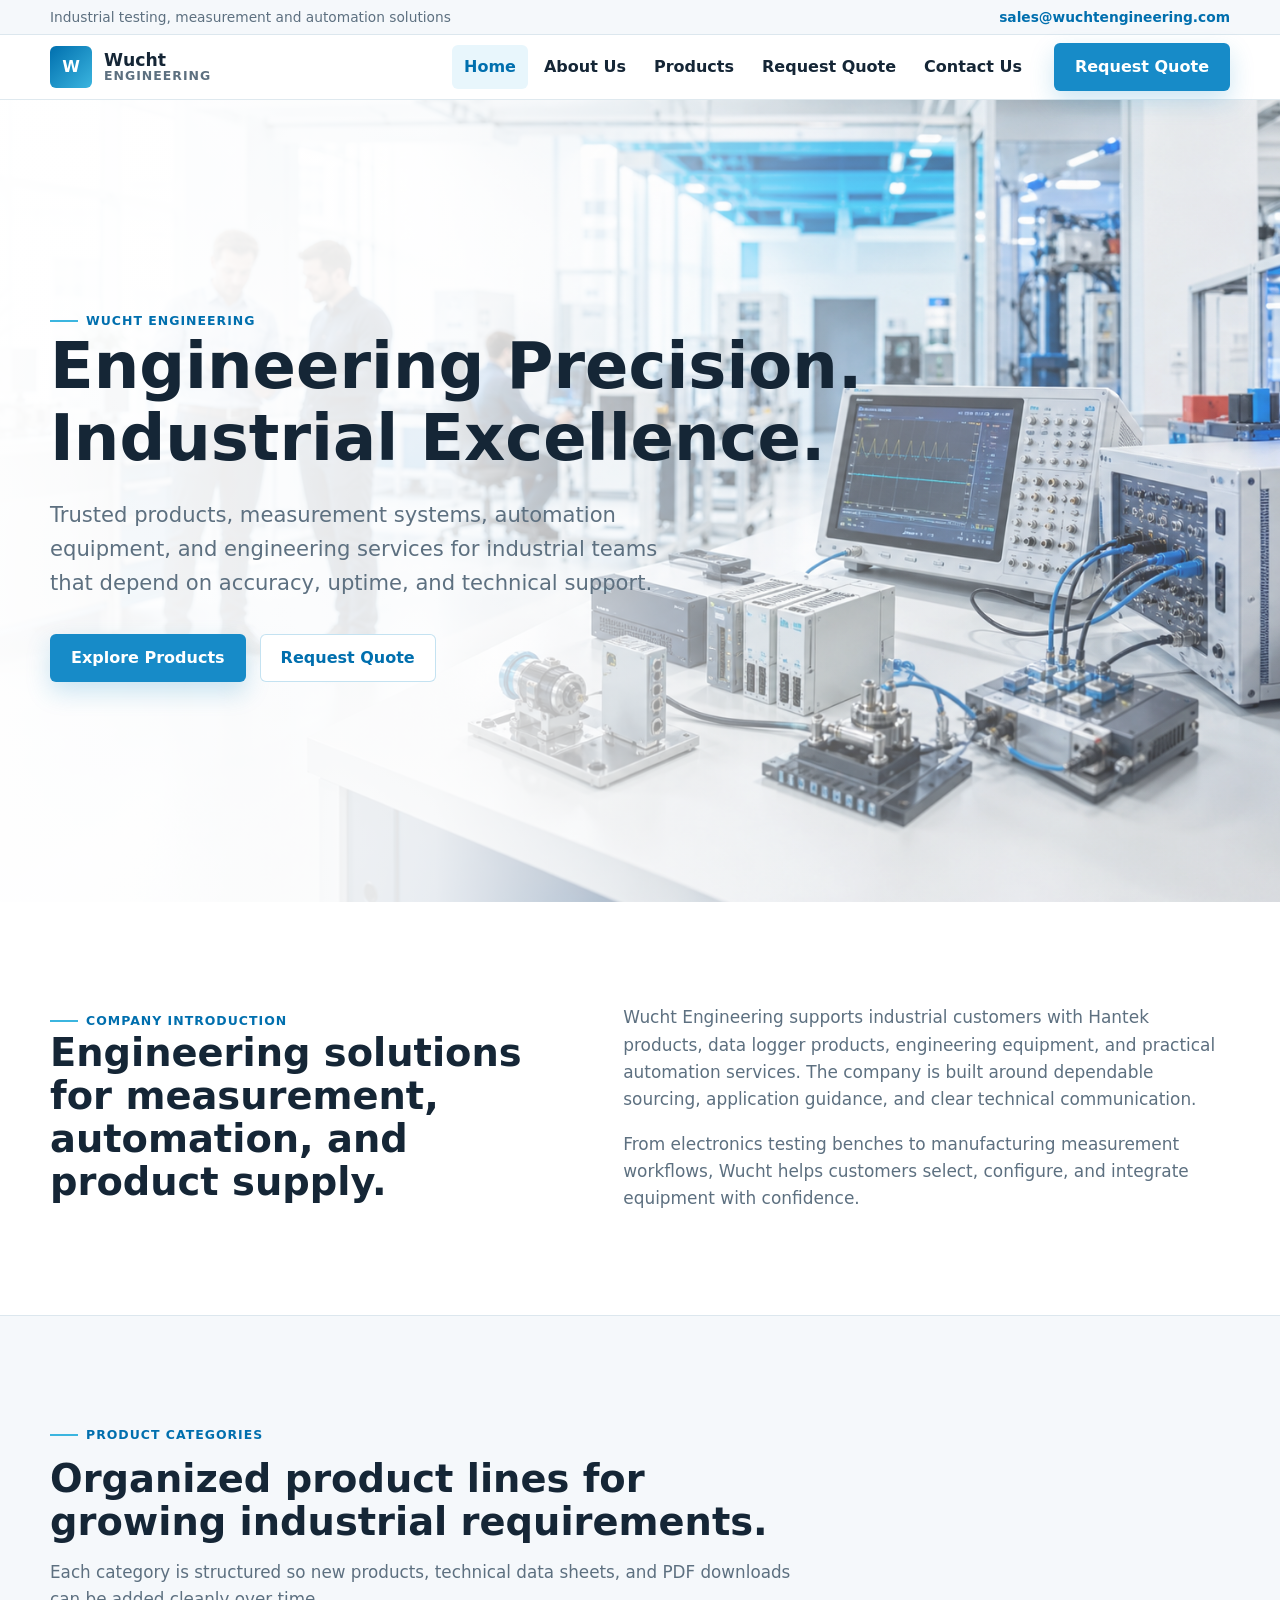
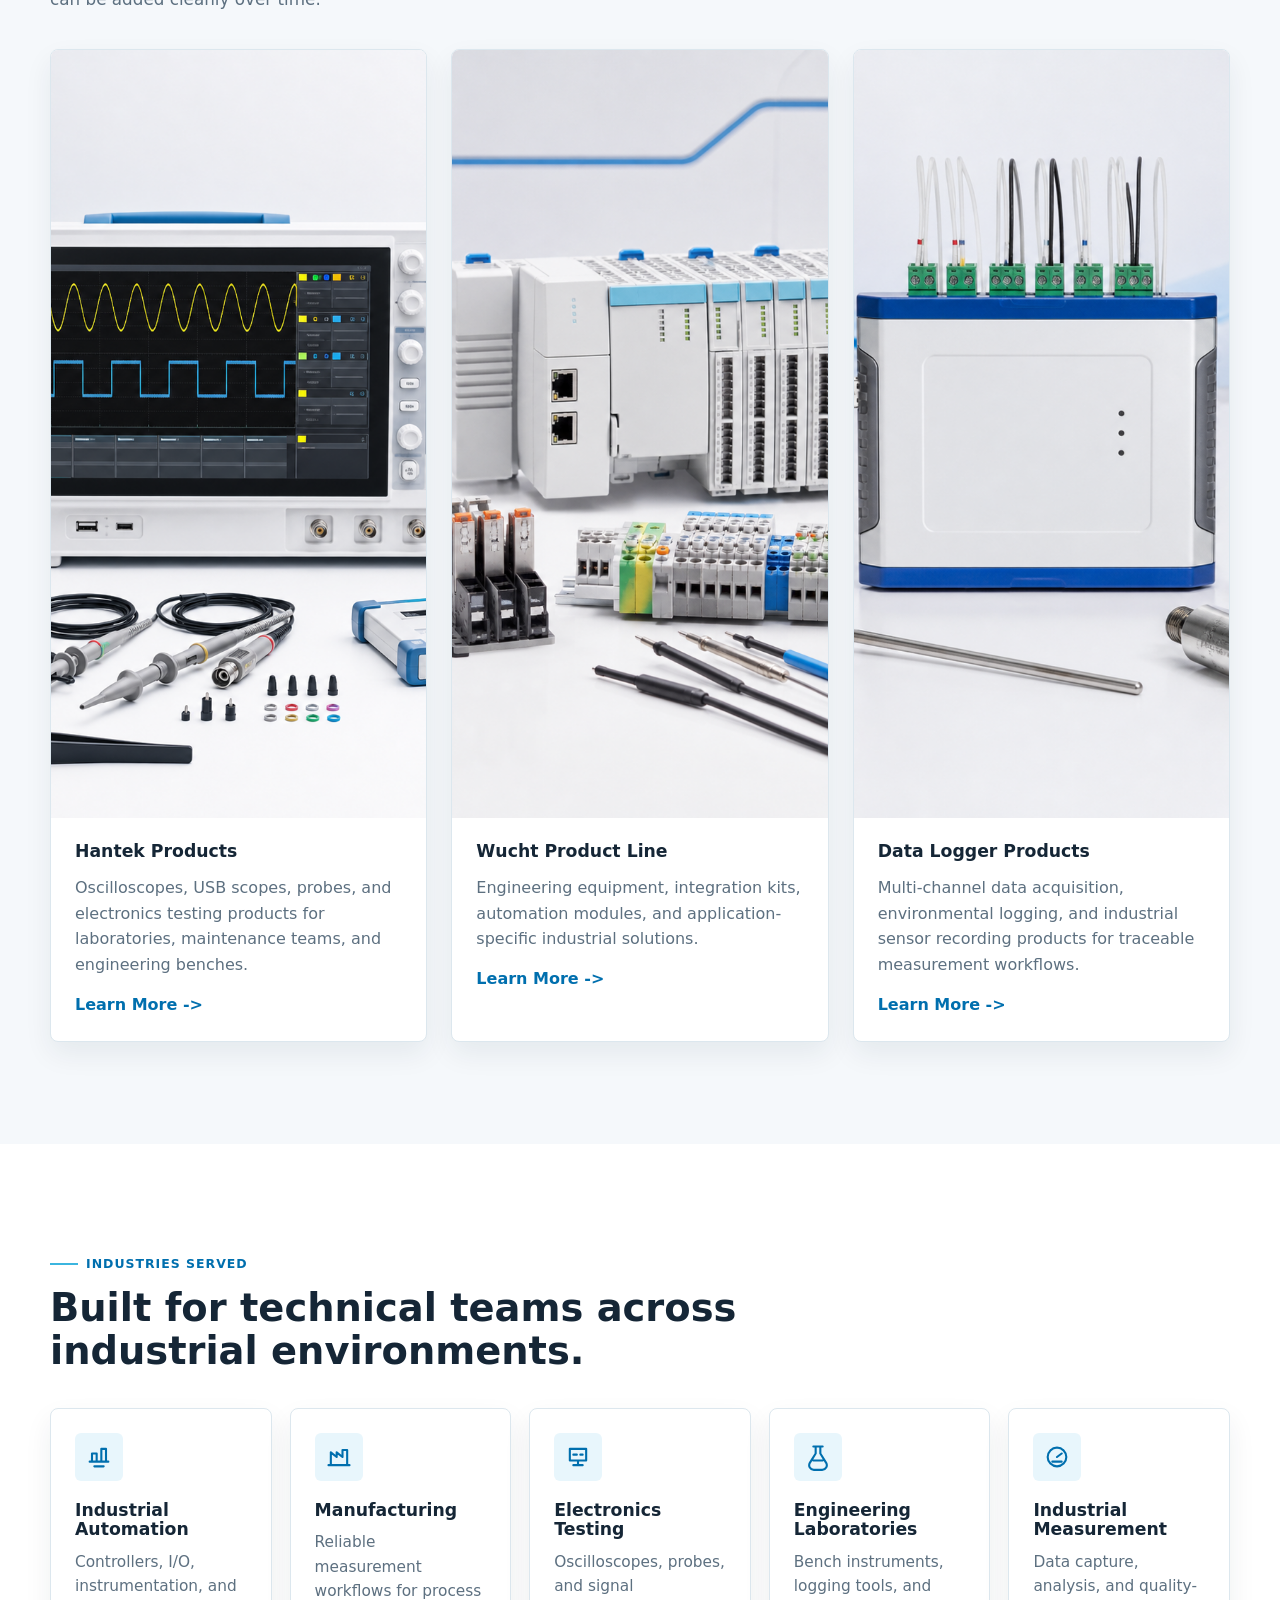
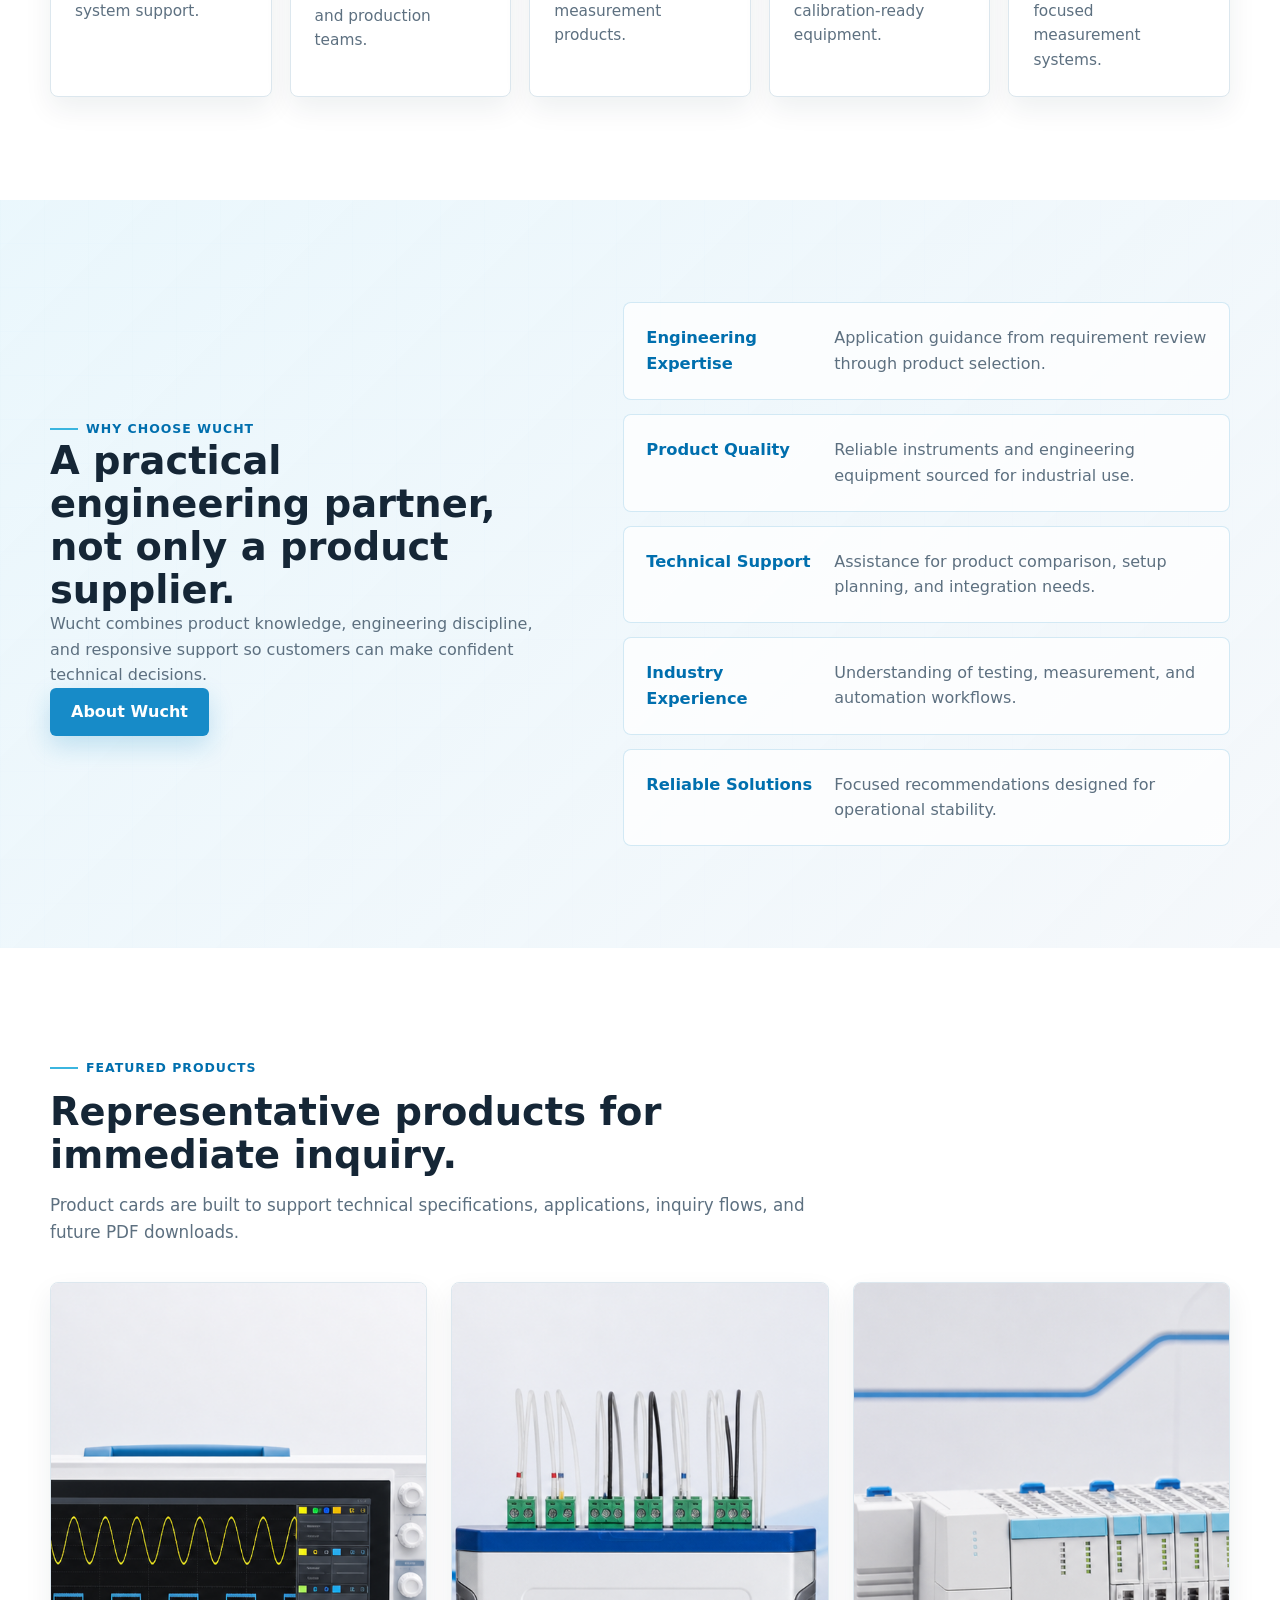
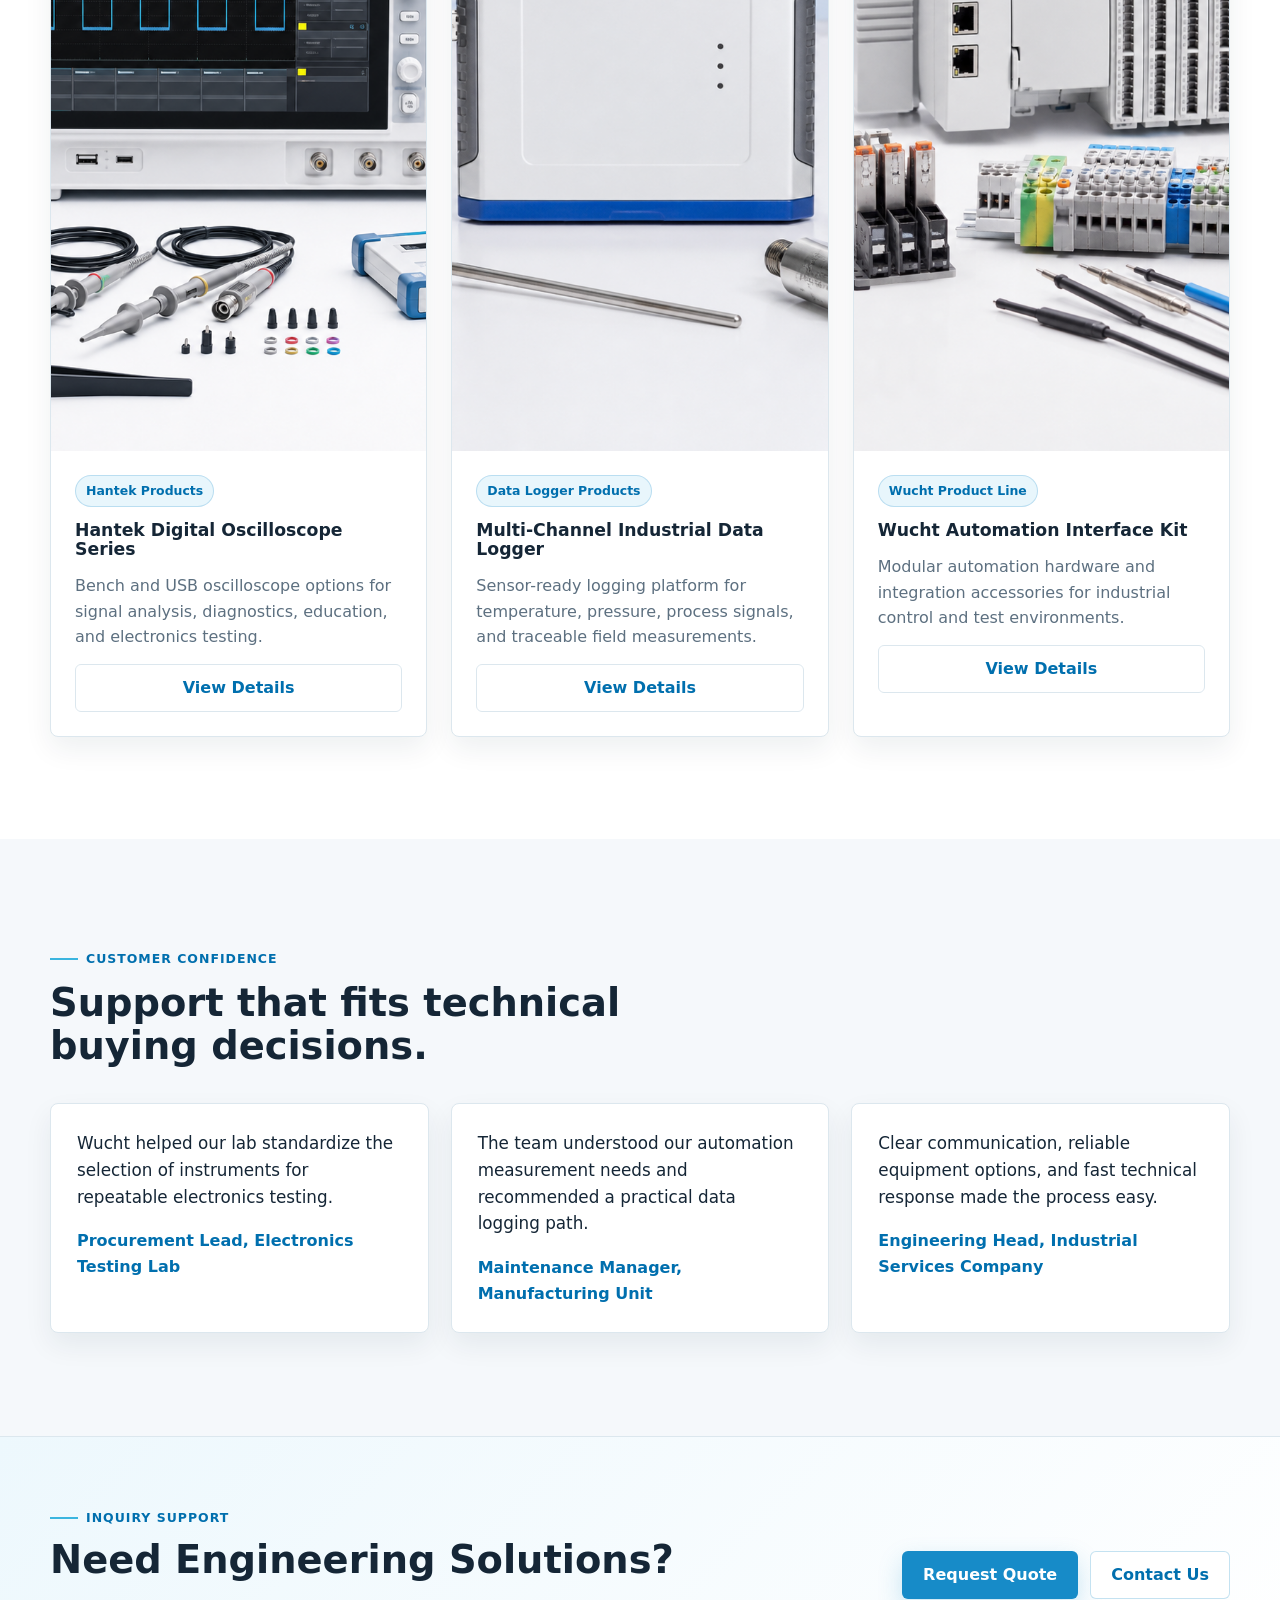
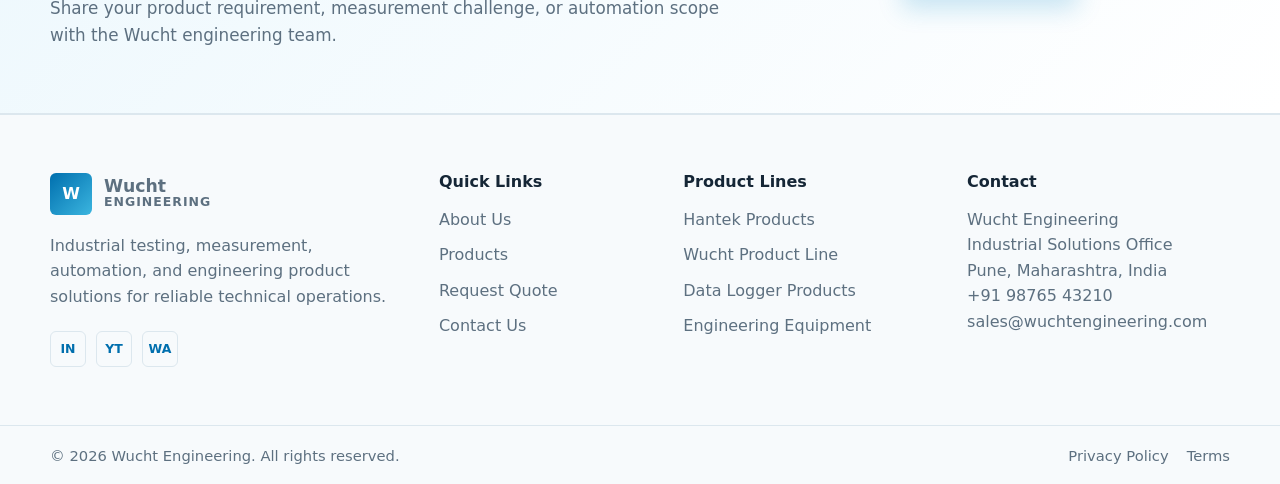
==== index.html @ 9a409b36 "commit" ====
<!DOCTYPE html>
<html lang="en">
  <head>
    <meta charset="UTF-8" />
    <meta name="viewport" content="width=device-width, initial-scale=1.0" />
    <title>Wucht Engineering | Industrial Testing, Measurement and Automation Solutions</title>
    <meta
      name="description"
      content="Wucht Engineering supplies Hantek products, data logger products, engineering equipment, industrial testing and measurement solutions, and automation services."
    />
    <meta name="keywords" content="Wucht Engineering, Hantek products, data loggers, engineering equipment, industrial automation, testing measurement solutions" />
    <meta property="og:title" content="Wucht Engineering | Engineering Precision. Industrial Excellence." />
    <meta property="og:description" content="Trusted engineering products, testing instruments, data logging solutions, and industrial automation services." />
    <meta property="og:type" content="website" />
    <meta property="og:image" content="assets/img/engineering-lab-hero.png" />
    <link rel="canonical" href="https://www.wuchtengineering.com/" />
    <link rel="preload" href="assets/img/engineering-lab-hero.png" as="image" />
    <link rel="stylesheet" href="assets/css/styles.css" />
  </head>
  <body data-page="home">
    <a class="skip-link" href="#main">Skip to content</a>
    <header class="site-header" data-header>
      <div class="top-strip">
        <div class="container top-strip__inner">
          <span>Industrial testing, measurement and automation solutions</span>
          <a href="mailto:sales@wuchtengineering.com">sales@wuchtengineering.com</a>
        </div>
      </div>
      <nav class="navbar" aria-label="Primary navigation">
        <div class="container navbar__inner">
          <a class="brand" href="index.html" aria-label="Wucht Engineering home">
            <span class="brand__mark">W</span>
            <span class="brand__text">
              <strong>Wucht</strong>
              <small>Engineering</small>
            </span>
          </a>
          <button class="nav-toggle" type="button" aria-expanded="false" aria-controls="site-menu" data-nav-toggle>
            <span></span>
            <span></span>
            <span></span>
            <span class="sr-only">Toggle navigation</span>
          </button>
          <div class="nav-menu" id="site-menu" data-nav-menu>
            <ul class="nav-links">
              <li><a href="index.html" data-nav-link="home">Home</a></li>
              <li><a href="about.html" data-nav-link="about">About Us</a></li>
              <li class="has-mega">
                <a href="products.html" data-nav-link="products">Products</a>
                <div class="mega-menu" aria-label="Product navigation">
                  <div class="mega-menu__intro">
                    <span class="eyebrow">Product Catalog</span>
                    <strong>Structured for future product expansion</strong>
                    <p>Browse testing instruments, data loggers, automation modules, and Wucht engineering product lines.</p>
                  </div>
                  <div class="mega-menu__links">
                    <a href="products.html#hantek-products">Hantek Products</a>
                    <a href="products.html#wucht-product-line">Wucht Product Line</a>
                    <a href="products.html#data-logger-products">Data Logger Products</a>
                    <a href="request-quote.html">Request a Technical Quote</a>
                  </div>
                </div>
              </li>
              <li><a href="request-quote.html" data-nav-link="quote">Request Quote</a></li>
              <li><a href="contact.html" data-nav-link="contact">Contact Us</a></li>
            </ul>
            <a class="btn btn--primary nav-cta" href="request-quote.html">Request Quote</a>
          </div>
        </div>
      </nav>
    </header>

    <main id="main">
      <section class="hero hero--home">
        <img class="hero__image" src="assets/img/engineering-lab-hero.png" alt="Modern engineering laboratory with industrial test and measurement equipment" width="1536" height="864" />
        <div class="hero__overlay"></div>
        <div class="container hero__content">
          <span class="eyebrow">Wucht Engineering</span>
          <h1>Engineering Precision. Industrial Excellence.</h1>
          <p>
            Trusted products, measurement systems, automation equipment, and engineering services for industrial teams that depend on accuracy, uptime, and technical support.
          </p>
          <div class="hero__actions">
            <a class="btn btn--primary" href="products.html">Explore Products</a>
            <a class="btn btn--secondary" href="request-quote.html">Request Quote</a>
          </div>
        </div>
      </section>

      <section class="section section--intro">
        <div class="container split-grid">
          <div>
            <span class="eyebrow">Company Introduction</span>
            <h2>Engineering solutions for measurement, automation, and product supply.</h2>
          </div>
          <div class="lead-block">
            <p>
              Wucht Engineering supports industrial customers with Hantek products, data logger products, engineering equipment, and practical automation services. The company is built around dependable sourcing, application guidance, and clear technical communication.
            </p>
            <p>
              From electronics testing benches to manufacturing measurement workflows, Wucht helps customers select, configure, and integrate equipment with confidence.
            </p>
          </div>
        </div>
      </section>

      <section class="section section--gray" aria-labelledby="product-categories-title">
        <div class="container">
          <div class="section-heading">
            <span class="eyebrow">Product Categories</span>
            <h2 id="product-categories-title">Organized product lines for growing industrial requirements.</h2>
            <p>Each category is structured so new products, technical data sheets, and PDF downloads can be added cleanly over time.</p>
          </div>
          <div class="card-grid card-grid--three">
            <article class="product-category-card">
              <img src="assets/img/hantek-testing-products.png" alt="Oscilloscope and testing accessories representing Hantek products" width="1024" height="768" loading="lazy" decoding="async" />
              <div class="card-body">
                <h3>Hantek Products</h3>
                <p>Oscilloscopes, USB scopes, probes, and electronics testing products for laboratories, maintenance teams, and engineering benches.</p>
                <a class="text-link" href="products.html#hantek-products">Learn More</a>
              </div>
            </article>
            <article class="product-category-card">
              <img src="assets/img/automation-equipment.png" alt="Industrial automation modules and engineering equipment" width="1024" height="768" loading="lazy" decoding="async" />
              <div class="card-body">
                <h3>Wucht Product Line</h3>
                <p>Engineering equipment, integration kits, automation modules, and application-specific industrial solutions.</p>
                <a class="text-link" href="products.html#wucht-product-line">Learn More</a>
              </div>
            </article>
            <article class="product-category-card">
              <img src="assets/img/data-logger-products.png" alt="Data logger product with industrial sensor probes" width="1024" height="768" loading="lazy" decoding="async" />
              <div class="card-body">
                <h3>Data Logger Products</h3>
                <p>Multi-channel data acquisition, environmental logging, and industrial sensor recording products for traceable measurement workflows.</p>
                <a class="text-link" href="products.html#data-logger-products">Learn More</a>
              </div>
            </article>
          </div>
        </div>
      </section>

      <section class="section" aria-labelledby="industries-title">
        <div class="container">
          <div class="section-heading section-heading--compact">
            <span class="eyebrow">Industries Served</span>
            <h2 id="industries-title">Built for technical teams across industrial environments.</h2>
          </div>
          <div class="icon-grid">
            <article class="icon-card">
              <span class="line-icon" aria-hidden="true">
                <svg viewBox="0 0 24 24"><path d="M4 16h16M6 16V9h4v7M14 16V5h4v11M8 20h8" /></svg>
              </span>
              <h3>Industrial Automation</h3>
              <p>Controllers, I/O, instrumentation, and system support.</p>
            </article>
            <article class="icon-card">
              <span class="line-icon" aria-hidden="true">
                <svg viewBox="0 0 24 24"><path d="M3 19h18M5 19V8l5 4V8l5 4V6h4v13" /></svg>
              </span>
              <h3>Manufacturing</h3>
              <p>Reliable measurement workflows for process and production teams.</p>
            </article>
            <article class="icon-card">
              <span class="line-icon" aria-hidden="true">
                <svg viewBox="0 0 24 24"><path d="M5 5h14v10H5zM8 19h8M12 15v4M8 10h3M14 10h2" /></svg>
              </span>
              <h3>Electronics Testing</h3>
              <p>Oscilloscopes, probes, and signal measurement products.</p>
            </article>
            <article class="icon-card">
              <span class="line-icon" aria-hidden="true">
                <svg viewBox="0 0 24 24"><path d="M8 3h8M10 3v6l-5 8a4 4 0 0 0 3.4 6h7.2A4 4 0 0 0 19 17l-5-8V3M8 15h8" /></svg>
              </span>
              <h3>Engineering Laboratories</h3>
              <p>Bench instruments, logging tools, and calibration-ready equipment.</p>
            </article>
            <article class="icon-card">
              <span class="line-icon" aria-hidden="true">
                <svg viewBox="0 0 24 24"><path d="M4 12a8 8 0 1 0 16 0A8 8 0 0 0 4 12zM12 12l4-3M8 16h8" /></svg>
              </span>
              <h3>Industrial Measurement</h3>
              <p>Data capture, analysis, and quality-focused measurement systems.</p>
            </article>
          </div>
        </div>
      </section>

      <section class="section section--blueprint" aria-labelledby="why-title">
        <div class="container split-grid split-grid--center">
          <div>
            <span class="eyebrow">Why Choose Wucht</span>
            <h2 id="why-title">A practical engineering partner, not only a product supplier.</h2>
            <p>
              Wucht combines product knowledge, engineering discipline, and responsive support so customers can make confident technical decisions.
            </p>
            <a class="btn btn--primary" href="about.html">About Wucht</a>
          </div>
          <div class="feature-list">
            <article><strong>Engineering Expertise</strong><span>Application guidance from requirement review through product selection.</span></article>
            <article><strong>Product Quality</strong><span>Reliable instruments and engineering equipment sourced for industrial use.</span></article>
            <article><strong>Technical Support</strong><span>Assistance for product comparison, setup planning, and integration needs.</span></article>
            <article><strong>Industry Experience</strong><span>Understanding of testing, measurement, and automation workflows.</span></article>
            <article><strong>Reliable Solutions</strong><span>Focused recommendations designed for operational stability.</span></article>
          </div>
        </div>
      </section>

      <section class="section" aria-labelledby="featured-products-title">
        <div class="container">
          <div class="section-heading">
            <span class="eyebrow">Featured Products</span>
            <h2 id="featured-products-title">Representative products for immediate inquiry.</h2>
            <p>Product cards are built to support technical specifications, applications, inquiry flows, and future PDF downloads.</p>
          </div>
          <div class="card-grid card-grid--three">
            <article class="product-card">
              <img src="assets/img/hantek-testing-products.png" alt="Hantek digital oscilloscope series" width="1024" height="768" loading="lazy" decoding="async" />
              <div class="card-body">
                <span class="tag">Hantek Products</span>
                <h3>Hantek Digital Oscilloscope Series</h3>
                <p>Bench and USB oscilloscope options for signal analysis, diagnostics, education, and electronics testing.</p>
                <a class="btn btn--outline" href="products.html#hantek-products">View Details</a>
              </div>
            </article>
            <article class="product-card">
              <img src="assets/img/data-logger-products.png" alt="Multi-channel industrial data logger" width="1024" height="768" loading="lazy" decoding="async" />
              <div class="card-body">
                <span class="tag">Data Logger Products</span>
                <h3>Multi-Channel Industrial Data Logger</h3>
                <p>Sensor-ready logging platform for temperature, pressure, process signals, and traceable field measurements.</p>
                <a class="btn btn--outline" href="products.html#data-logger-products">View Details</a>
              </div>
            </article>
            <article class="product-card">
              <img src="assets/img/automation-equipment.png" alt="Wucht automation interface kit" width="1024" height="768" loading="lazy" decoding="async" />
              <div class="card-body">
                <span class="tag">Wucht Product Line</span>
                <h3>Wucht Automation Interface Kit</h3>
                <p>Modular automation hardware and integration accessories for industrial control and test environments.</p>
                <a class="btn btn--outline" href="products.html#wucht-product-line">View Details</a>
              </div>
            </article>
          </div>
        </div>
      </section>

      <section class="section section--gray" aria-labelledby="testimonials-title">
        <div class="container">
          <div class="section-heading section-heading--compact">
            <span class="eyebrow">Customer Confidence</span>
            <h2 id="testimonials-title">Support that fits technical buying decisions.</h2>
          </div>
          <div class="testimonial-grid">
            <figure class="testimonial-card">
              <blockquote>Wucht helped our lab standardize the selection of instruments for repeatable electronics testing.</blockquote>
              <figcaption>Procurement Lead, Electronics Testing Lab</figcaption>
            </figure>
            <figure class="testimonial-card">
              <blockquote>The team understood our automation measurement needs and recommended a practical data logging path.</blockquote>
              <figcaption>Maintenance Manager, Manufacturing Unit</figcaption>
            </figure>
            <figure class="testimonial-card">
              <blockquote>Clear communication, reliable equipment options, and fast technical response made the process easy.</blockquote>
              <figcaption>Engineering Head, Industrial Services Company</figcaption>
            </figure>
          </div>
        </div>
      </section>

      <section class="cta-band" aria-labelledby="home-cta-title">
        <div class="container cta-band__inner">
          <div>
            <span class="eyebrow">Inquiry Support</span>
            <h2 id="home-cta-title">Need Engineering Solutions?</h2>
            <p>Share your product requirement, measurement challenge, or automation scope with the Wucht engineering team.</p>
          </div>
          <div class="cta-band__actions">
            <a class="btn btn--primary" href="request-quote.html">Request Quote</a>
            <a class="btn btn--secondary" href="contact.html">Contact Us</a>
          </div>
        </div>
      </section>
    </main>

    <footer class="site-footer">
      <div class="container footer-grid">
        <div>
          <a class="brand brand--footer" href="index.html" aria-label="Wucht Engineering home">
            <span class="brand__mark">W</span>
            <span class="brand__text">
              <strong>Wucht</strong>
              <small>Engineering</small>
            </span>
          </a>
          <p>Industrial testing, measurement, automation, and engineering product solutions for reliable technical operations.</p>
          <div class="social-links" aria-label="Social media placeholders">
            <a href="#" aria-label="LinkedIn">in</a>
            <a href="#" aria-label="YouTube">yt</a>
            <a href="#" aria-label="WhatsApp">wa</a>
          </div>
        </div>
        <div>
          <h2>Quick Links</h2>
          <ul>
            <li><a href="about.html">About Us</a></li>
            <li><a href="products.html">Products</a></li>
            <li><a href="request-quote.html">Request Quote</a></li>
            <li><a href="contact.html">Contact Us</a></li>
          </ul>
        </div>
        <div>
          <h2>Product Lines</h2>
          <ul>
            <li><a href="products.html#hantek-products">Hantek Products</a></li>
            <li><a href="products.html#wucht-product-line">Wucht Product Line</a></li>
            <li><a href="products.html#data-logger-products">Data Logger Products</a></li>
            <li><a href="products.html">Engineering Equipment</a></li>
          </ul>
        </div>
        <div>
          <h2>Contact</h2>
          <address>
            Wucht Engineering<br />
            Industrial Solutions Office<br />
            Pune, Maharashtra, India
          </address>
          <a href="tel:+919876543210">+91 98765 43210</a>
          <a href="mailto:sales@wuchtengineering.com">sales@wuchtengineering.com</a>
        </div>
      </div>
      <div class="footer-bottom">
        <div class="container footer-bottom__inner">
          <p>&copy; 2026 Wucht Engineering. All rights reserved.</p>
          <div>
            <a href="#">Privacy Policy</a>
            <a href="#">Terms</a>
          </div>
        </div>
      </div>
    </footer>

    <script src="assets/js/main.js"></script>
  </body>
</html>
---- assets/css/styles.css ----
:root {
  --color-white: #ffffff;
  --color-surface: #f5f8fb;
  --color-surface-strong: #eef4f8;
  --color-line: #dce7ee;
  --color-text: #152636;
  --color-muted: #5d7080;
  --color-blue: #178bc8;
  --color-blue-strong: #006fae;
  --color-blue-soft: #e8f6fc;
  --color-cyan: #3bb5df;
  --color-green: #2b9c73;
  --shadow-soft: 0 18px 45px rgba(21, 38, 54, 0.08);
  --shadow-card: 0 12px 28px rgba(21, 38, 54, 0.07);
  --radius: 8px;
  --radius-sm: 6px;
  --header-height: 98px;
  --container: 1180px;
  --font-body: Inter, ui-sans-serif, system-ui, -apple-system, BlinkMacSystemFont, "Segoe UI", sans-serif;
}

* {
  box-sizing: border-box;
}

html {
  scroll-behavior: smooth;
}

body {
  margin: 0;
  font-family: var(--font-body);
  color: var(--color-text);
  background: var(--color-white);
  line-height: 1.6;
}

img,
svg,
iframe {
  display: block;
  max-width: 100%;
}

a {
  color: inherit;
  text-decoration: none;
}

p {
  margin: 0;
  color: var(--color-muted);
}

h1,
h2,
h3 {
  margin: 0;
  color: var(--color-text);
  line-height: 1.12;
  letter-spacing: 0;
}

h1 {
  font-size: clamp(2.4rem, 5vw, 5.3rem);
  max-width: 850px;
}

h2 {
  font-size: clamp(1.75rem, 3vw, 3rem);
}

h3 {
  font-size: clamp(1.08rem, 1.3vw, 1.35rem);
}

button,
input,
select,
textarea {
  font: inherit;
}

address {
  font-style: normal;
  color: var(--color-muted);
}

.container {
  width: min(100% - 40px, var(--container));
  margin-inline: auto;
}

.skip-link {
  position: fixed;
  top: 12px;
  left: 12px;
  z-index: 1000;
  transform: translateY(-140%);
  border-radius: var(--radius-sm);
  background: var(--color-blue-strong);
  color: var(--color-white);
  padding: 10px 14px;
  transition: transform 0.2s ease;
}

.skip-link:focus {
  transform: translateY(0);
}

.sr-only {
  position: absolute;
  width: 1px;
  height: 1px;
  padding: 0;
  overflow: hidden;
  clip: rect(0, 0, 0, 0);
  white-space: nowrap;
  border: 0;
}

.eyebrow {
  display: inline-flex;
  align-items: center;
  gap: 8px;
  color: var(--color-blue-strong);
  font-size: 0.78rem;
  font-weight: 800;
  text-transform: uppercase;
  letter-spacing: 0.08em;
}

.eyebrow::before {
  content: "";
  width: 28px;
  height: 2px;
  background: var(--color-cyan);
}

.btn {
  display: inline-flex;
  min-height: 48px;
  align-items: center;
  justify-content: center;
  gap: 8px;
  border: 1px solid transparent;
  border-radius: var(--radius-sm);
  padding: 12px 20px;
  font-weight: 800;
  line-height: 1.2;
  transition: transform 0.2s ease, box-shadow 0.2s ease, background 0.2s ease, border 0.2s ease;
}

.btn:hover,
.btn:focus-visible {
  transform: translateY(-1px);
}

.btn--primary {
  background: var(--color-blue);
  color: var(--color-white);
  box-shadow: 0 10px 24px rgba(23, 139, 200, 0.22);
}

.btn--primary:hover,
.btn--primary:focus-visible {
  background: var(--color-blue-strong);
}

.btn--secondary {
  background: var(--color-white);
  color: var(--color-blue-strong);
  border-color: rgba(23, 139, 200, 0.25);
}

.btn--outline {
  background: var(--color-white);
  color: var(--color-blue-strong);
  border-color: var(--color-line);
  box-shadow: none;
}

.btn--outline:hover,
.btn--outline:focus-visible {
  border-color: var(--color-blue);
  background: var(--color-blue-soft);
}

.text-link {
  color: var(--color-blue-strong);
  font-weight: 800;
}

.text-link::after {
  content: " ->";
}

.site-header {
  position: sticky;
  top: 0;
  z-index: 100;
  background: rgba(255, 255, 255, 0.96);
  border-bottom: 1px solid rgba(220, 231, 238, 0.9);
  backdrop-filter: saturate(160%) blur(14px);
}

.top-strip {
  background: var(--color-surface);
  border-bottom: 1px solid var(--color-line);
  font-size: 0.86rem;
}

.top-strip__inner {
  min-height: 34px;
  display: flex;
  align-items: center;
  justify-content: space-between;
  gap: 20px;
  color: var(--color-muted);
}

.top-strip a {
  color: var(--color-blue-strong);
  font-weight: 700;
}

.navbar__inner {
  min-height: 64px;
  display: flex;
  align-items: center;
  justify-content: space-between;
  gap: 28px;
}

.brand {
  display: inline-flex;
  align-items: center;
  gap: 12px;
  flex: 0 0 auto;
}

.brand__mark {
  display: inline-grid;
  width: 42px;
  height: 42px;
  place-items: center;
  border-radius: var(--radius-sm);
  background: linear-gradient(135deg, var(--color-blue-strong), var(--color-cyan));
  color: var(--color-white);
  font-weight: 900;
  letter-spacing: 0;
}

.brand__text {
  display: grid;
  gap: 0;
}

.brand__text strong {
  font-size: 1.08rem;
  line-height: 1;
}

.brand__text small {
  color: var(--color-muted);
  font-size: 0.78rem;
  font-weight: 700;
  line-height: 1.1;
  text-transform: uppercase;
  letter-spacing: 0.08em;
}

.nav-menu {
  display: flex;
  align-items: center;
  justify-content: flex-end;
  gap: 20px;
  flex: 1;
}

.nav-links {
  display: flex;
  align-items: center;
  gap: 4px;
  margin: 0;
  padding: 0;
  list-style: none;
}

.nav-links > li {
  position: relative;
}

.nav-links > li > a {
  display: inline-flex;
  align-items: center;
  min-height: 44px;
  border-radius: var(--radius-sm);
  padding: 8px 12px;
  color: var(--color-text);
  font-weight: 750;
}

.nav-links > li > a:hover,
.nav-links > li > a:focus-visible,
.nav-links > li > a[aria-current="page"] {
  color: var(--color-blue-strong);
  background: var(--color-blue-soft);
}

.mega-menu {
  position: absolute;
  top: calc(100% + 10px);
  left: 50%;
  width: min(680px, calc(100vw - 48px));
  display: grid;
  grid-template-columns: 1.1fr 1fr;
  gap: 28px;
  padding: 24px;
  background: var(--color-white);
  border: 1px solid var(--color-line);
  border-radius: var(--radius);
  box-shadow: var(--shadow-soft);
  transform: translate(-50%, 8px);
  opacity: 0;
  visibility: hidden;
  pointer-events: none;
  transition: opacity 0.2s ease, transform 0.2s ease, visibility 0.2s ease;
}

.has-mega:hover .mega-menu,
.has-mega:focus-within .mega-menu {
  opacity: 1;
  visibility: visible;
  pointer-events: auto;
  transform: translate(-50%, 0);
}

.mega-menu__intro {
  padding: 18px;
  background: var(--color-surface);
  border-radius: var(--radius-sm);
}

.mega-menu__intro strong {
  display: block;
  margin: 12px 0 8px;
  font-size: 1.15rem;
  line-height: 1.25;
}

.mega-menu__links {
  display: grid;
  gap: 10px;
}

.mega-menu__links a {
  border: 1px solid var(--color-line);
  border-radius: var(--radius-sm);
  padding: 12px 14px;
  color: var(--color-text);
  font-weight: 800;
}

.mega-menu__links a:hover,
.mega-menu__links a:focus-visible {
  border-color: var(--color-blue);
  background: var(--color-blue-soft);
  color: var(--color-blue-strong);
}

.nav-toggle {
  display: none;
  width: 44px;
  height: 44px;
  flex: 0 0 auto;
  border: 1px solid var(--color-line);
  border-radius: var(--radius-sm);
  background: var(--color-white);
  padding: 10px;
}

.nav-toggle span:not(.sr-only) {
  display: block;
  width: 100%;
  height: 2px;
  margin: 5px 0;
  background: var(--color-text);
}

.hero {
  position: relative;
  min-height: calc(100vh - var(--header-height));
  display: grid;
  align-items: center;
  overflow: hidden;
  background: var(--color-surface);
}

.hero__image,
.hero__overlay {
  position: absolute;
  inset: 0;
  width: 100%;
  height: 100%;
}

.hero__image {
  object-fit: cover;
  object-position: center;
}

.hero__overlay {
  background:
    linear-gradient(90deg, rgba(255, 255, 255, 0.98) 0%, rgba(255, 255, 255, 0.88) 34%, rgba(255, 255, 255, 0.28) 66%, rgba(255, 255, 255, 0.1) 100%),
    linear-gradient(0deg, rgba(255, 255, 255, 0.08), rgba(255, 255, 255, 0.08));
}

.hero__content {
  position: relative;
  z-index: 1;
  padding: 96px 0 112px;
}

.hero__content p {
  max-width: 650px;
  margin-top: 24px;
  font-size: clamp(1.05rem, 1.7vw, 1.32rem);
}

.hero__actions {
  display: flex;
  flex-wrap: wrap;
  gap: 14px;
  margin-top: 34px;
}

.section {
  padding: clamp(70px, 8vw, 112px) 0;
}

.section--gray {
  background: var(--color-surface);
}

.section--intro {
  border-bottom: 1px solid var(--color-line);
}

.section--blueprint {
  background:
    linear-gradient(135deg, rgba(232, 246, 252, 0.9), rgba(245, 248, 251, 0.98)),
    linear-gradient(90deg, rgba(23, 139, 200, 0.11) 1px, transparent 1px),
    linear-gradient(0deg, rgba(23, 139, 200, 0.08) 1px, transparent 1px);
  background-size: auto, 44px 44px, 44px 44px;
}

.split-grid {
  display: grid;
  grid-template-columns: minmax(0, 0.9fr) minmax(0, 1.1fr);
  gap: clamp(34px, 6vw, 86px);
}

.split-grid--center {
  align-items: center;
}

.lead-block {
  display: grid;
  gap: 18px;
  font-size: 1.06rem;
}

.section-heading {
  max-width: 760px;
  margin-bottom: 36px;
}

.section-heading h2 {
  margin-top: 12px;
}

.section-heading p {
  margin-top: 16px;
  font-size: 1.05rem;
}

.section-heading--compact {
  max-width: 690px;
}

.card-grid {
  display: grid;
  gap: 24px;
}

.card-grid--three {
  grid-template-columns: repeat(3, minmax(0, 1fr));
}

.product-category-card,
.product-card,
.info-card,
.testimonial-card,
.icon-card,
.catalog-card,
.value-grid article {
  border: 1px solid var(--color-line);
  border-radius: var(--radius);
  background: var(--color-white);
  box-shadow: var(--shadow-card);
}

.product-category-card,
.product-card {
  overflow: hidden;
}

.product-category-card img,
.product-card img,
.catalog-card img {
  width: 100%;
  aspect-ratio: 4 / 3;
  object-fit: cover;
  background: var(--color-surface);
}

.card-body {
  display: grid;
  gap: 14px;
  padding: 24px;
}

.tag {
  width: fit-content;
  border: 1px solid rgba(23, 139, 200, 0.22);
  border-radius: 999px;
  background: var(--color-blue-soft);
  color: var(--color-blue-strong);
  padding: 5px 10px;
  font-size: 0.78rem;
  font-weight: 850;
}

.icon-grid {
  display: grid;
  grid-template-columns: repeat(5, minmax(0, 1fr));
  gap: 18px;
}

.icon-card {
  min-height: 220px;
  padding: 24px;
}

.line-icon {
  display: inline-grid;
  width: 48px;
  height: 48px;
  place-items: center;
  border-radius: var(--radius-sm);
  background: var(--color-blue-soft);
  color: var(--color-blue-strong);
  margin-bottom: 20px;
}

.line-icon svg {
  width: 28px;
  height: 28px;
  stroke: currentColor;
  stroke-width: 1.8;
  stroke-linecap: round;
  stroke-linejoin: round;
  fill: none;
}

.icon-card p {
  margin-top: 10px;
  font-size: 0.96rem;
}

.feature-list {
  display: grid;
  gap: 14px;
}

.feature-list article {
  display: grid;
  grid-template-columns: minmax(170px, 0.35fr) minmax(0, 1fr);
  gap: 18px;
  align-items: start;
  padding: 22px;
  border: 1px solid rgba(23, 139, 200, 0.18);
  border-radius: var(--radius);
  background: rgba(255, 255, 255, 0.75);
}

.feature-list strong {
  color: var(--color-blue-strong);
  font-size: 1.02rem;
}

.feature-list span {
  color: var(--color-muted);
}

.testimonial-grid {
  display: grid;
  grid-template-columns: repeat(3, minmax(0, 1fr));
  gap: 22px;
}

.testimonial-card {
  margin: 0;
  padding: 26px;
}

.testimonial-card blockquote {
  margin: 0;
  color: var(--color-text);
  font-size: 1.05rem;
}

.testimonial-card figcaption {
  margin-top: 18px;
  color: var(--color-blue-strong);
  font-weight: 800;
}

.cta-band {
  padding: 64px 0;
  background: linear-gradient(135deg, #edf8fd 0%, #ffffff 100%);
  border-top: 1px solid var(--color-line);
  border-bottom: 1px solid var(--color-line);
}

.cta-band__inner {
  display: grid;
  grid-template-columns: minmax(0, 1fr) auto;
  gap: 28px;
  align-items: center;
}

.cta-band h2 {
  margin-top: 10px;
}

.cta-band p {
  max-width: 680px;
  margin-top: 14px;
  font-size: 1.05rem;
}

.cta-band__actions {
  display: flex;
  flex-wrap: wrap;
  gap: 12px;
}

.page-hero {
  padding: clamp(74px, 9vw, 118px) 0;
  background:
    linear-gradient(105deg, rgba(255, 255, 255, 0.95), rgba(232, 246, 252, 0.78)),
    radial-gradient(circle at 84% 24%, rgba(59, 181, 223, 0.16), transparent 34%),
    var(--color-surface);
  border-bottom: 1px solid var(--color-line);
}

.page-hero__inner {
  max-width: 840px;
}

.page-hero h1 {
  margin-top: 14px;
  font-size: clamp(2.25rem, 4.4vw, 4.4rem);
}

.page-hero p {
  max-width: 720px;
  margin-top: 20px;
  font-size: 1.16rem;
}

.info-card {
  padding: 28px;
}

.info-card h2 {
  margin: 12px 0 14px;
  font-size: 1.45rem;
}

.process-list {
  display: grid;
  gap: 18px;
}

.process-list article {
  display: grid;
  grid-template-columns: 58px minmax(0, 1fr);
  gap: 18px;
  padding: 22px;
  border: 1px solid var(--color-line);
  border-radius: var(--radius);
  background: var(--color-white);
}

.process-list span {
  display: inline-grid;
  width: 48px;
  height: 48px;
  place-items: center;
  border-radius: var(--radius-sm);
  background: var(--color-blue-soft);
  color: var(--color-blue-strong);
  font-weight: 900;
}

.process-list p {
  margin-top: 8px;
}

.value-grid {
  display: grid;
  grid-template-columns: repeat(4, minmax(0, 1fr));
  gap: 18px;
}

.value-grid article {
  padding: 24px;
  background: rgba(255, 255, 255, 0.78);
}

.value-grid p {
  margin-top: 10px;
}

.timeline {
  display: grid;
  grid-template-columns: repeat(4, minmax(0, 1fr));
  gap: 0;
  border: 1px solid var(--color-line);
  border-radius: var(--radius);
  overflow: hidden;
  background: var(--color-white);
}

.timeline article {
  padding: 28px;
  border-right: 1px solid var(--color-line);
}

.timeline article:last-child {
  border-right: 0;
}

.timeline span {
  color: var(--color-blue-strong);
  font-size: 0.8rem;
  font-weight: 850;
  text-transform: uppercase;
  letter-spacing: 0.08em;
}

.timeline h3 {
  margin-top: 12px;
}

.timeline p {
  margin-top: 12px;
}

.catalog-tools {
  display: grid;
  grid-template-columns: minmax(0, 1fr) auto;
  gap: 20px;
  align-items: end;
}

.section--catalog-tools {
  padding: 28px 0;
  background: var(--color-white);
  border-bottom: 1px solid var(--color-line);
  position: sticky;
  top: var(--header-height);
  z-index: 20;
}

.search-field {
  display: grid;
  gap: 8px;
  color: var(--color-text);
  font-weight: 800;
}

.search-field input,
.inquiry-form input,
.inquiry-form select,
.inquiry-form textarea {
  width: 100%;
  border: 1px solid var(--color-line);
  border-radius: var(--radius-sm);
  background: var(--color-white);
  color: var(--color-text);
  padding: 13px 14px;
  outline: none;
  transition: border 0.2s ease, box-shadow 0.2s ease;
}

.search-field input:focus,
.inquiry-form input:focus,
.inquiry-form select:focus,
.inquiry-form textarea:focus {
  border-color: var(--color-blue);
  box-shadow: 0 0 0 4px rgba(23, 139, 200, 0.12);
}

.filter-tabs {
  display: flex;
  flex-wrap: wrap;
  gap: 8px;
}

.filter-tab {
  min-height: 44px;
  border: 1px solid var(--color-line);
  border-radius: var(--radius-sm);
  background: var(--color-white);
  color: var(--color-muted);
  padding: 10px 14px;
  font-weight: 800;
  cursor: pointer;
}

.filter-tab.is-active,
.filter-tab:hover,
.filter-tab:focus-visible {
  border-color: var(--color-blue);
  background: var(--color-blue-soft);
  color: var(--color-blue-strong);
}

.product-detail-grid {
  display: grid;
  gap: 26px;
}

.catalog-card {
  display: grid;
  grid-template-columns: minmax(260px, 0.42fr) minmax(0, 1fr);
  overflow: hidden;
}

.catalog-card[hidden] {
  display: none;
}

.catalog-card img {
  height: 100%;
}

.catalog-card__content {
  display: grid;
  gap: 14px;
  padding: clamp(24px, 4vw, 34px);
}

.spec-list {
  display: grid;
  grid-template-columns: repeat(2, minmax(0, 1fr));
  gap: 10px;
  margin: 6px 0 0;
}

.spec-list div {
  border: 1px solid var(--color-line);
  border-radius: var(--radius-sm);
  padding: 12px;
  background: var(--color-surface);
}

.spec-list dt {
  color: var(--color-muted);
  font-size: 0.78rem;
  font-weight: 850;
  text-transform: uppercase;
  letter-spacing: 0.08em;
}

.spec-list dd {
  margin: 4px 0 0;
  color: var(--color-text);
  font-weight: 760;
}

.applications {
  color: var(--color-muted);
}

.applications strong {
  color: var(--color-text);
}

.card-actions {
  display: flex;
  flex-wrap: wrap;
  gap: 12px;
  margin-top: 8px;
}

.empty-state {
  border: 1px solid var(--color-line);
  border-radius: var(--radius);
  background: var(--color-white);
  padding: 34px;
  text-align: center;
  box-shadow: var(--shadow-card);
}

.empty-state p {
  margin: 12px auto 22px;
  max-width: 520px;
}

.form-layout,
.contact-layout {
  display: grid;
  grid-template-columns: minmax(260px, 0.38fr) minmax(0, 1fr);
  gap: clamp(28px, 6vw, 70px);
  align-items: start;
}

.contact-layout {
  grid-template-columns: minmax(0, 1fr) minmax(280px, 0.38fr);
}

.quote-aside,
.contact-panel {
  position: sticky;
  top: calc(var(--header-height) + 28px);
  border: 1px solid var(--color-line);
  border-radius: var(--radius);
  background: var(--color-surface);
  padding: 28px;
}

.quote-aside h2,
.contact-panel h2 {
  margin-top: 12px;
}

.check-list {
  display: grid;
  gap: 12px;
  margin: 22px 0;
  padding: 0;
  list-style: none;
}

.check-list li {
  position: relative;
  padding-left: 28px;
  color: var(--color-muted);
}

.check-list li::before {
  content: "";
  position: absolute;
  top: 0.55em;
  left: 0;
  width: 12px;
  height: 12px;
  border-radius: 3px;
  background: var(--color-green);
}

.support-card {
  border-left: 4px solid var(--color-blue);
  border-radius: var(--radius-sm);
  background: var(--color-white);
  padding: 18px;
}

.support-card p {
  margin-top: 8px;
}

.inquiry-form {
  display: grid;
  gap: 20px;
  border: 1px solid var(--color-line);
  border-radius: var(--radius);
  background: var(--color-white);
  padding: clamp(24px, 4vw, 36px);
  box-shadow: var(--shadow-card);
}

.form-grid {
  display: grid;
  grid-template-columns: repeat(2, minmax(0, 1fr));
  gap: 18px;
}

.inquiry-form label {
  display: grid;
  gap: 8px;
  color: var(--color-text);
  font-weight: 800;
}

.inquiry-form textarea {
  resize: vertical;
}

.form-actions {
  display: flex;
  flex-wrap: wrap;
  gap: 14px;
  align-items: center;
}

.form-status {
  color: var(--color-green);
  font-weight: 800;
}

.contact-method {
  padding: 20px 0;
  border-top: 1px solid var(--color-line);
}

.contact-method:first-of-type {
  margin-top: 18px;
}

.contact-method strong {
  display: block;
  margin-bottom: 8px;
}

.contact-method a {
  color: var(--color-blue-strong);
  font-weight: 800;
}

.map-frame {
  overflow: hidden;
  border: 1px solid var(--color-line);
  border-radius: var(--radius);
  background: var(--color-white);
  box-shadow: var(--shadow-card);
}

.map-frame iframe {
  width: 100%;
  height: min(58vh, 460px);
  border: 0;
}

.site-footer {
  background: #f7fafc;
  border-top: 1px solid var(--color-line);
}

.footer-grid {
  display: grid;
  grid-template-columns: 1.35fr 0.8fr 0.95fr 1fr;
  gap: 34px;
  padding: 58px 0;
}

.brand--footer {
  margin-bottom: 18px;
}

.site-footer h2 {
  margin-bottom: 16px;
  font-size: 1rem;
}

.site-footer ul {
  display: grid;
  gap: 10px;
  margin: 0;
  padding: 0;
  list-style: none;
}

.site-footer a {
  color: var(--color-muted);
}

.site-footer a:hover,
.site-footer a:focus-visible {
  color: var(--color-blue-strong);
}

.social-links {
  display: flex;
  gap: 10px;
  margin-top: 22px;
}

.social-links a {
  display: inline-grid;
  width: 36px;
  height: 36px;
  place-items: center;
  border: 1px solid var(--color-line);
  border-radius: var(--radius-sm);
  color: var(--color-blue-strong);
  font-size: 0.78rem;
  font-weight: 900;
  text-transform: uppercase;
}

.footer-bottom {
  border-top: 1px solid var(--color-line);
}

.footer-bottom__inner {
  min-height: 58px;
  display: flex;
  align-items: center;
  justify-content: space-between;
  gap: 20px;
  font-size: 0.92rem;
}

.footer-bottom__inner div {
  display: flex;
  gap: 18px;
}

@media (max-width: 1100px) {
  .nav-toggle {
    display: inline-grid;
    place-items: center;
  }

  .nav-menu {
    position: absolute;
    top: 100%;
    left: 0;
    right: 0;
    display: grid;
    gap: 18px;
    max-height: calc(100vh - var(--header-height));
    overflow: auto;
    padding: 20px;
    background: var(--color-white);
    border-bottom: 1px solid var(--color-line);
    box-shadow: var(--shadow-soft);
    transform: translateY(-12px);
    opacity: 0;
    visibility: hidden;
    pointer-events: none;
    transition: opacity 0.2s ease, transform 0.2s ease, visibility 0.2s ease;
  }

  .nav-menu.is-open {
    transform: translateY(0);
    opacity: 1;
    visibility: visible;
    pointer-events: auto;
  }

  .nav-links {
    display: grid;
    align-items: stretch;
    gap: 4px;
  }

  .nav-links > li > a {
    width: 100%;
  }

  .mega-menu {
    position: static;
    width: 100%;
    grid-template-columns: 1fr;
    margin-top: 8px;
    box-shadow: none;
    transform: none;
    opacity: 1;
    visibility: visible;
    pointer-events: auto;
  }

  .nav-cta {
    width: 100%;
  }

  .icon-grid {
    grid-template-columns: repeat(3, minmax(0, 1fr));
  }

  .card-grid--three,
  .testimonial-grid,
  .value-grid,
  .timeline,
  .footer-grid {
    grid-template-columns: repeat(2, minmax(0, 1fr));
  }

  .timeline article:nth-child(2) {
    border-right: 0;
  }

  .timeline article:nth-child(1),
  .timeline article:nth-child(2) {
    border-bottom: 1px solid var(--color-line);
  }
}

@media (max-width: 820px) {
  :root {
    --header-height: 64px;
  }

  .top-strip {
    display: none;
  }

  .container {
    width: min(100% - 28px, var(--container));
  }

  .hero {
    min-height: 720px;
  }

  .hero__overlay {
    background: linear-gradient(180deg, rgba(255, 255, 255, 0.98) 0%, rgba(255, 255, 255, 0.9) 55%, rgba(255, 255, 255, 0.45) 100%);
  }

  .hero__image {
    object-position: 58% center;
  }

  .hero__content {
    padding: 72px 0 90px;
  }

  .split-grid,
  .catalog-card,
  .form-layout,
  .contact-layout,
  .cta-band__inner,
  .catalog-tools {
    grid-template-columns: 1fr;
  }

  .section--catalog-tools {
    position: static;
  }

  .quote-aside,
  .contact-panel {
    position: static;
  }

  .catalog-card img {
    height: auto;
  }

  .feature-list article {
    grid-template-columns: 1fr;
  }

  .cta-band__actions,
  .card-actions,
  .hero__actions {
    width: 100%;
  }

  .cta-band__actions .btn,
  .card-actions .btn,
  .hero__actions .btn {
    flex: 1 1 220px;
  }
}

@media (max-width: 640px) {
  h1 {
    font-size: 2.55rem;
  }

  .section {
    padding: 64px 0;
  }

  .card-grid--three,
  .testimonial-grid,
  .icon-grid,
  .value-grid,
  .timeline,
  .footer-grid,
  .form-grid,
  .spec-list {
    grid-template-columns: 1fr;
  }

  .timeline article,
  .timeline article:nth-child(2) {
    border-right: 0;
    border-bottom: 1px solid var(--color-line);
  }

  .timeline article:last-child {
    border-bottom: 0;
  }

  .icon-card {
    min-height: auto;
  }

  .footer-bottom__inner {
    padding: 18px 0;
    flex-direction: column;
    align-items: flex-start;
  }

  .brand__text strong {
    font-size: 1rem;
  }
}

@media (prefers-reduced-motion: reduce) {
  *,
  *::before,
  *::after {
    scroll-behavior: auto !important;
    transition-duration: 0.01ms !important;
    animation-duration: 0.01ms !important;
    animation-iteration-count: 1 !important;
  }
}
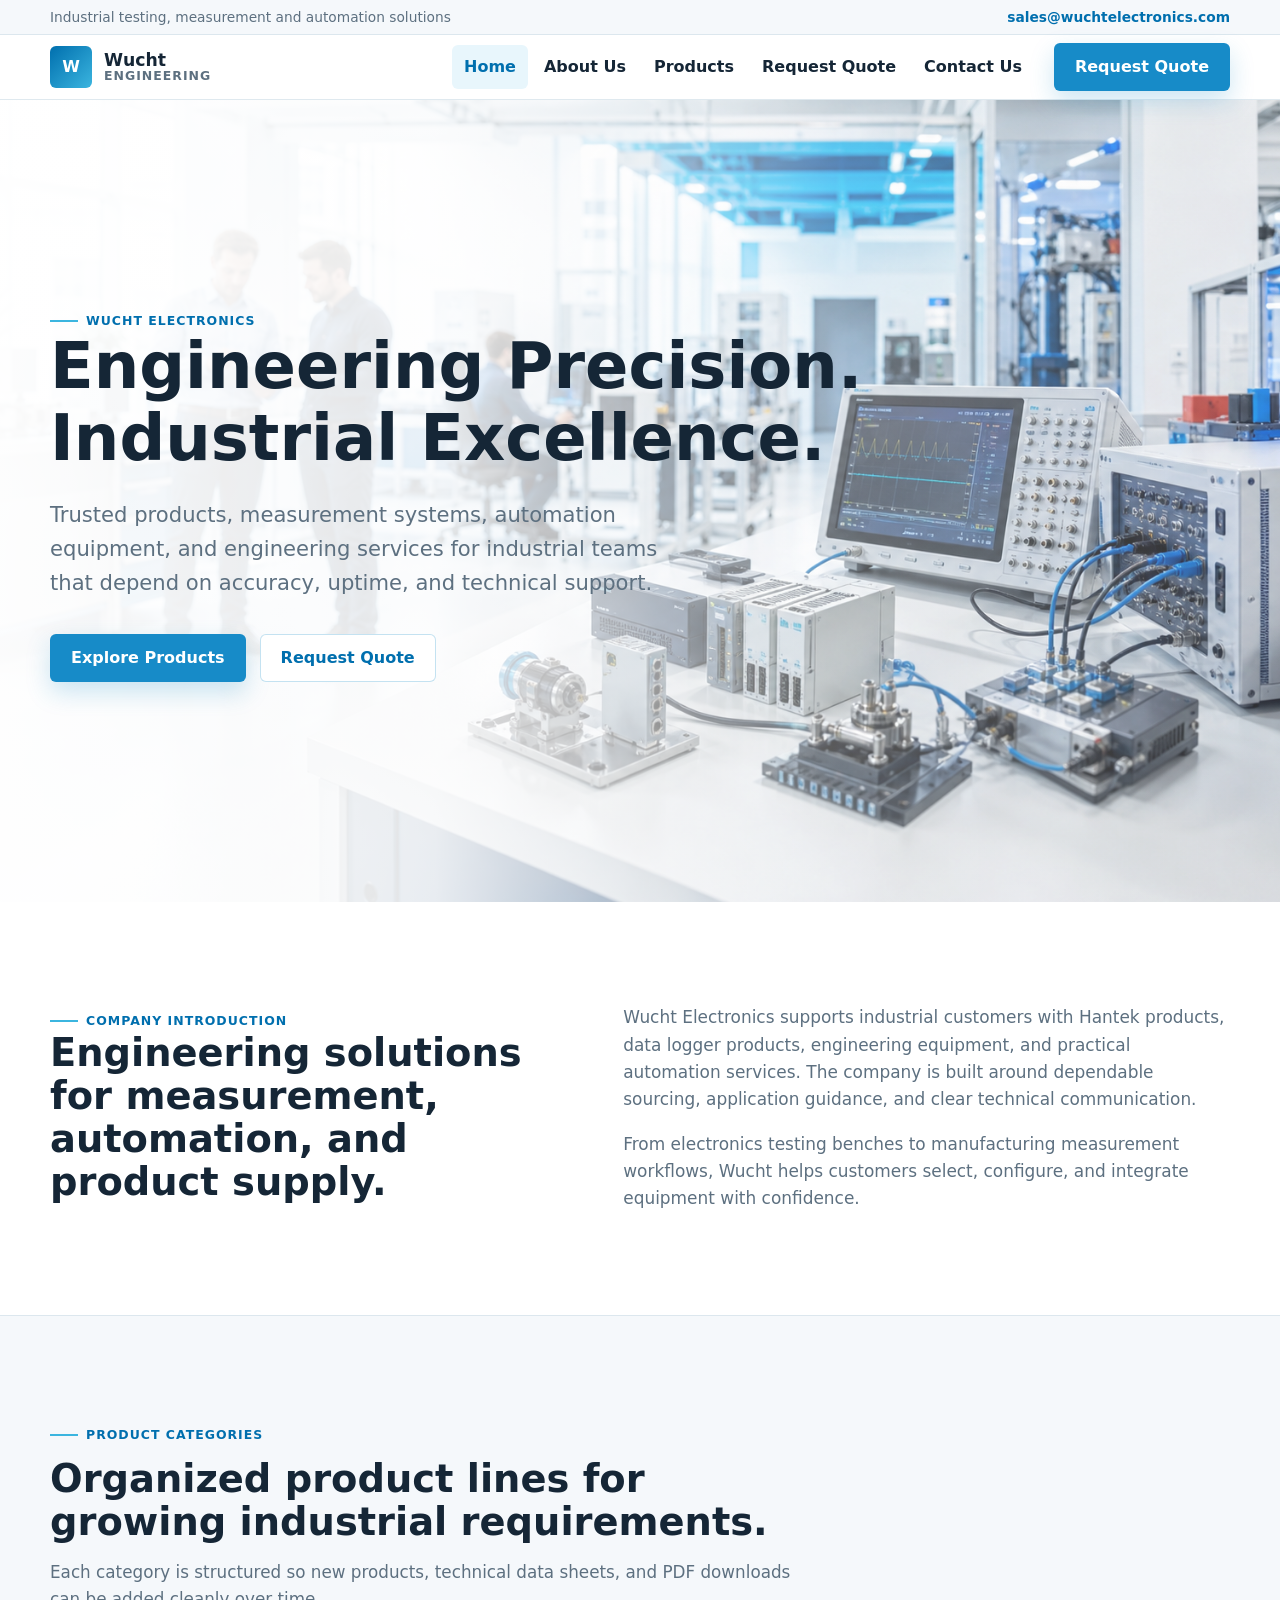
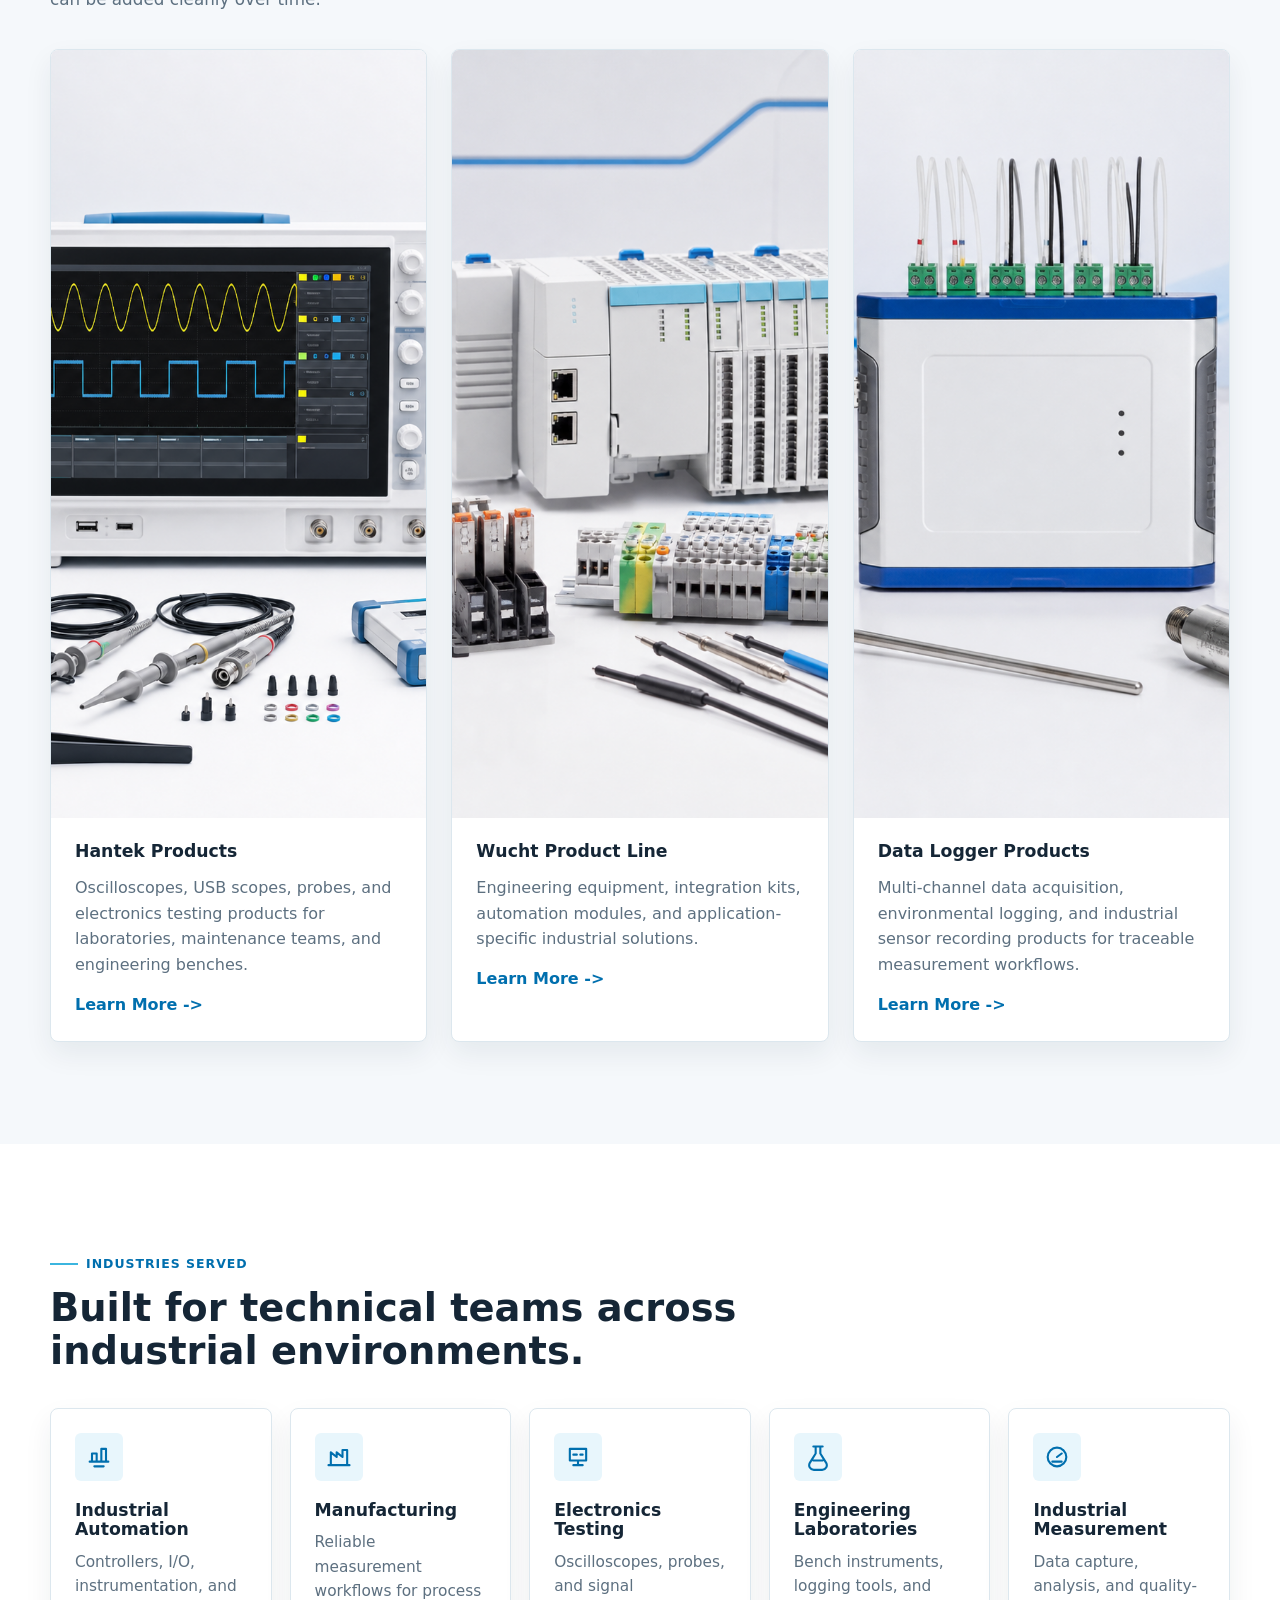
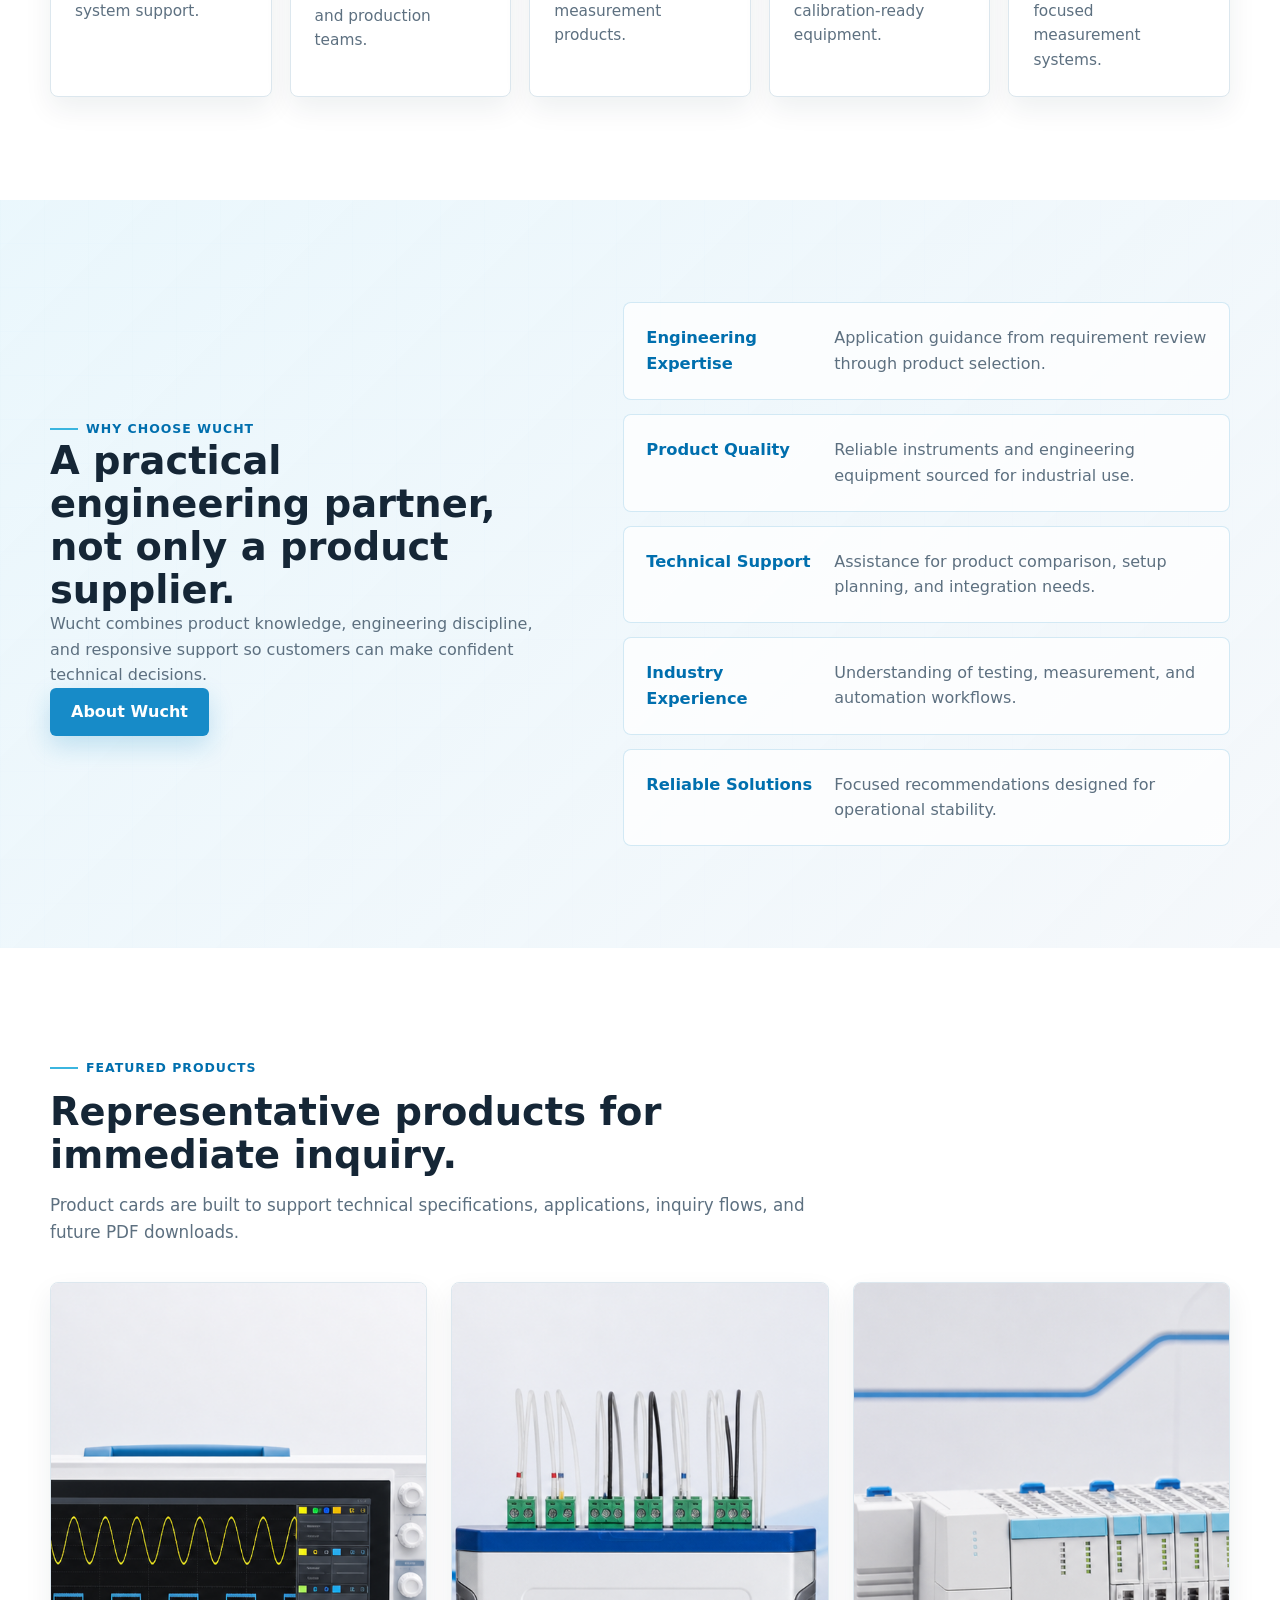
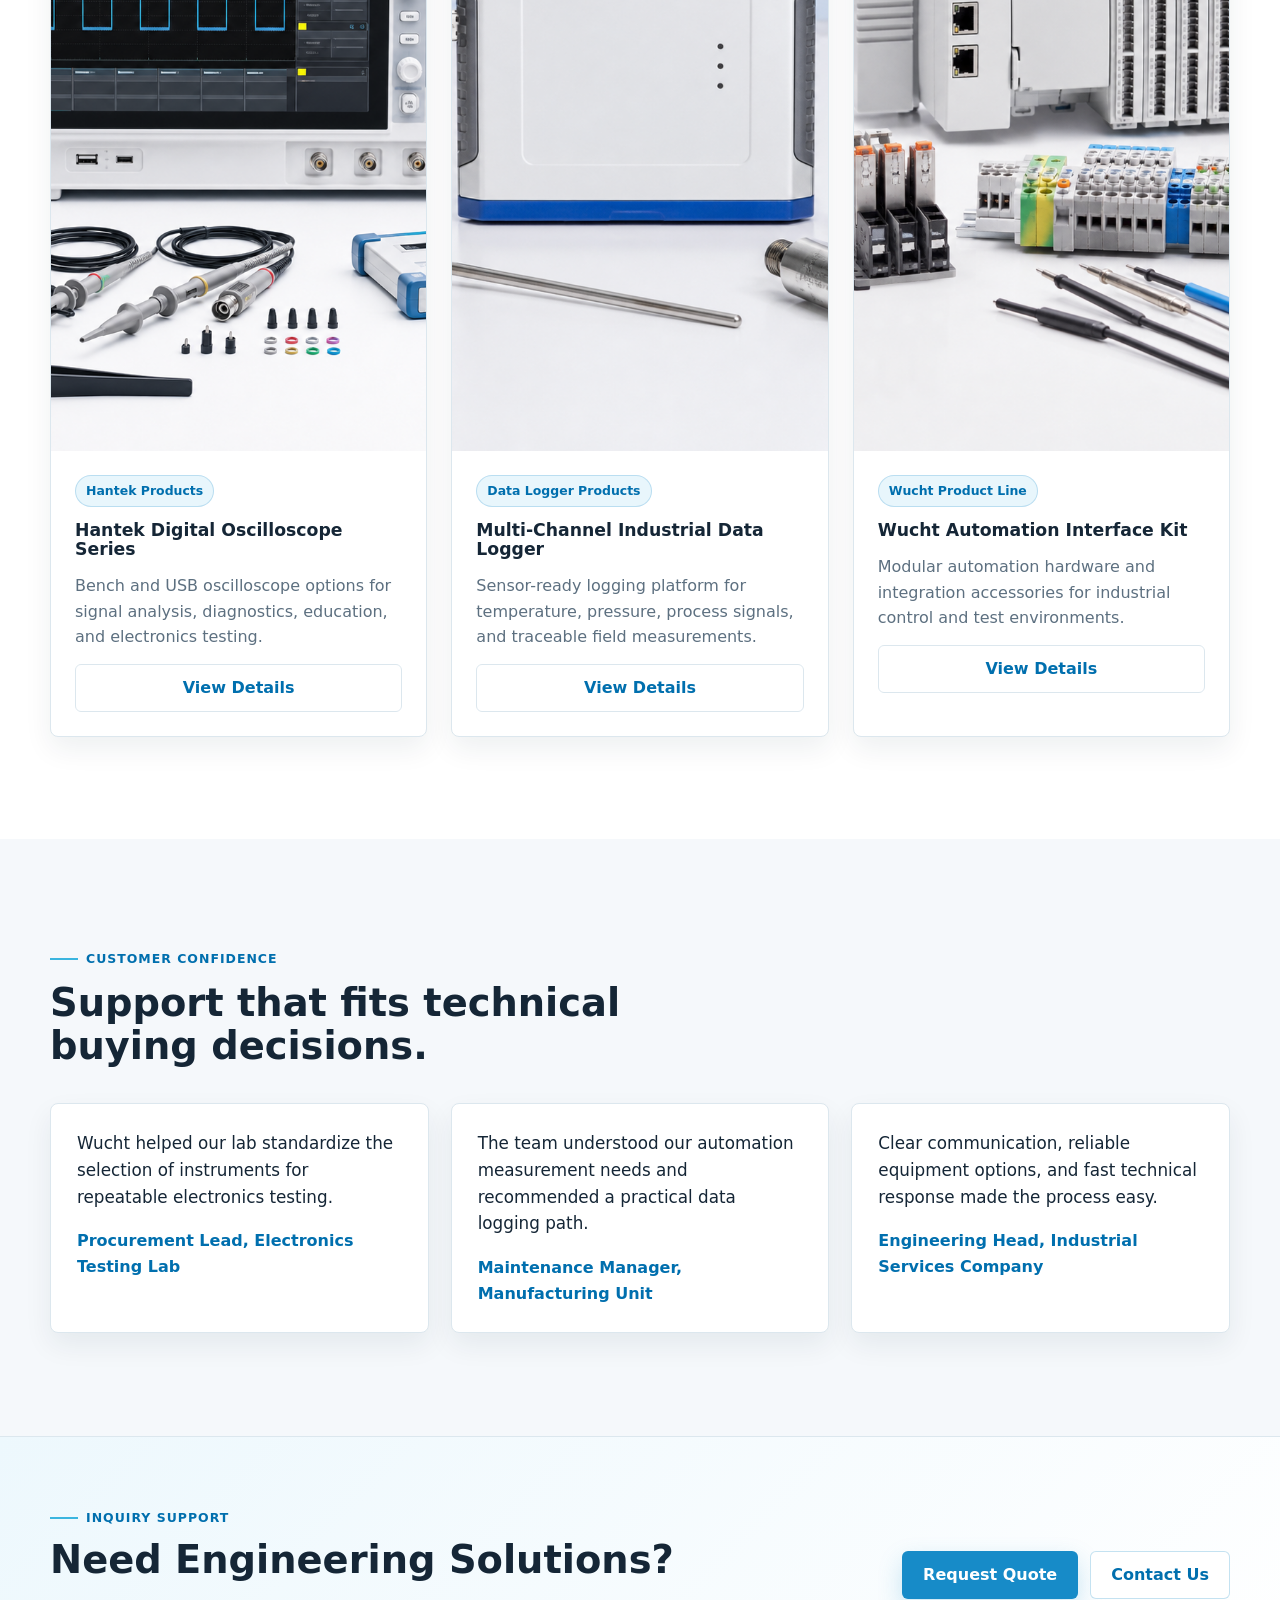
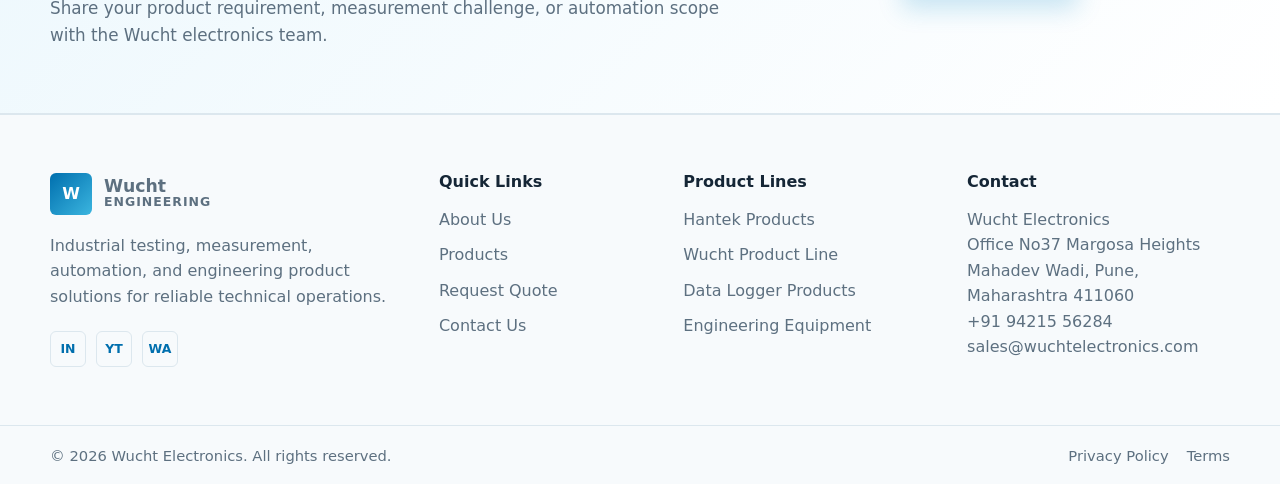
==== commit 8ff3b15b: "commit" ====
--- a/index.html
+++ b/index.html
@@ -3,17 +3,17 @@
   <head>
     <meta charset="UTF-8" />
     <meta name="viewport" content="width=device-width, initial-scale=1.0" />
-    <title>Wucht Engineering | Industrial Testing, Measurement and Automation Solutions</title>
+    <title>Wucht Electronics | Industrial Testing, Measurement and Automation Solutions</title>
     <meta
       name="description"
-      content="Wucht Engineering supplies Hantek products, data logger products, engineering equipment, industrial testing and measurement solutions, and automation services."
+      content="Wucht Electronics supplies Hantek products, data logger products, engineering equipment, industrial testing and measurement solutions, and automation services."
     />
-    <meta name="keywords" content="Wucht Engineering, Hantek products, data loggers, engineering equipment, industrial automation, testing measurement solutions" />
-    <meta property="og:title" content="Wucht Engineering | Engineering Precision. Industrial Excellence." />
+    <meta name="keywords" content="Wucht Electronics, Hantek products, data loggers, engineering equipment, industrial automation, testing measurement solutions" />
+    <meta property="og:title" content="Wucht Electronics | Engineering Precision. Industrial Excellence." />
     <meta property="og:description" content="Trusted engineering products, testing instruments, data logging solutions, and industrial automation services." />
     <meta property="og:type" content="website" />
     <meta property="og:image" content="assets/img/engineering-lab-hero.png" />
-    <link rel="canonical" href="https://www.wuchtengineering.com/" />
+    <link rel="canonical" href="https://www.wuchtelectronics.com/" />
     <link rel="preload" href="assets/img/engineering-lab-hero.png" as="image" />
     <link rel="stylesheet" href="assets/css/styles.css" />
   </head>
@@ -23,12 +23,12 @@
       <div class="top-strip">
         <div class="container top-strip__inner">
           <span>Industrial testing, measurement and automation solutions</span>
-          <a href="mailto:sales@wuchtengineering.com">sales@wuchtengineering.com</a>
+          <a href="mailto:sales@wuchtelectronics.com">sales@wuchtelectronics.com</a>
         </div>
       </div>
       <nav class="navbar" aria-label="Primary navigation">
         <div class="container navbar__inner">
-          <a class="brand" href="index.html" aria-label="Wucht Engineering home">
+          <a class="brand" href="index.html" aria-label="Wucht Electronics home">
             <span class="brand__mark">W</span>
             <span class="brand__text">
               <strong>Wucht</strong>
@@ -51,7 +51,7 @@
                   <div class="mega-menu__intro">
                     <span class="eyebrow">Product Catalog</span>
                     <strong>Structured for future product expansion</strong>
-                    <p>Browse testing instruments, data loggers, automation modules, and Wucht engineering product lines.</p>
+                    <p>Browse testing instruments, data loggers, automation modules, and Wucht electronics product lines.</p>
                   </div>
                   <div class="mega-menu__links">
                     <a href="products.html#hantek-products">Hantek Products</a>
@@ -75,7 +75,7 @@
         <img class="hero__image" src="assets/img/engineering-lab-hero.png" alt="Modern engineering laboratory with industrial test and measurement equipment" width="1536" height="864" />
         <div class="hero__overlay"></div>
         <div class="container hero__content">
-          <span class="eyebrow">Wucht Engineering</span>
+          <span class="eyebrow">Wucht Electronics</span>
           <h1>Engineering Precision. Industrial Excellence.</h1>
           <p>
             Trusted products, measurement systems, automation equipment, and engineering services for industrial teams that depend on accuracy, uptime, and technical support.
@@ -95,7 +95,7 @@
           </div>
           <div class="lead-block">
             <p>
-              Wucht Engineering supports industrial customers with Hantek products, data logger products, engineering equipment, and practical automation services. The company is built around dependable sourcing, application guidance, and clear technical communication.
+              Wucht Electronics supports industrial customers with Hantek products, data logger products, engineering equipment, and practical automation services. The company is built around dependable sourcing, application guidance, and clear technical communication.
             </p>
             <p>
               From electronics testing benches to manufacturing measurement workflows, Wucht helps customers select, configure, and integrate equipment with confidence.
@@ -273,7 +273,7 @@
           <div>
             <span class="eyebrow">Inquiry Support</span>
             <h2 id="home-cta-title">Need Engineering Solutions?</h2>
-            <p>Share your product requirement, measurement challenge, or automation scope with the Wucht engineering team.</p>
+            <p>Share your product requirement, measurement challenge, or automation scope with the Wucht electronics team.</p>
           </div>
           <div class="cta-band__actions">
             <a class="btn btn--primary" href="request-quote.html">Request Quote</a>
@@ -286,7 +286,7 @@
     <footer class="site-footer">
       <div class="container footer-grid">
         <div>
-          <a class="brand brand--footer" href="index.html" aria-label="Wucht Engineering home">
+          <a class="brand brand--footer" href="index.html" aria-label="Wucht Electronics home">
             <span class="brand__mark">W</span>
             <span class="brand__text">
               <strong>Wucht</strong>
@@ -321,17 +321,16 @@
         <div>
           <h2>Contact</h2>
           <address>
-            Wucht Engineering<br />
-            Industrial Solutions Office<br />
-            Pune, Maharashtra, India
+            Wucht Electronics<br />
+            Office No37 Margosa Heights<br />Mahadev Wadi, Pune, Maharashtra 411060
           </address>
-          <a href="tel:+919876543210">+91 98765 43210</a>
-          <a href="mailto:sales@wuchtengineering.com">sales@wuchtengineering.com</a>
+          <a href="tel:+919421556284">+91 94215 56284</a>
+          <a href="mailto:sales@wuchtelectronics.com">sales@wuchtelectronics.com</a>
         </div>
       </div>
       <div class="footer-bottom">
         <div class="container footer-bottom__inner">
-          <p>&copy; 2026 Wucht Engineering. All rights reserved.</p>
+          <p>&copy; 2026 Wucht Electronics. All rights reserved.</p>
           <div>
             <a href="#">Privacy Policy</a>
             <a href="#">Terms</a>
@@ -340,6 +339,6 @@
       </div>
     </footer>
 
-    <script src="assets/js/main.js"></script>
+    <script src="assets/js/main.js?v=20260608-4"></script>
   </body>
 </html>
--- a/assets/css/styles.css
+++ b/assets/css/styles.css
@@ -186,6 +186,17 @@
   background: var(--color-blue-soft);
 }
 
+.btn--whatsapp {
+  background: #2b9c73;
+  color: var(--color-white);
+  box-shadow: 0 10px 24px rgba(43, 156, 115, 0.18);
+}
+
+.btn--whatsapp:hover,
+.btn--whatsapp:focus-visible {
+  background: #237f5f;
+}
+
 .text-link {
   color: var(--color-blue-strong);
   font-weight: 800;
@@ -1012,6 +1023,15 @@
   resize: vertical;
 }
 
+.botcheck {
+  position: absolute;
+  left: -9999px;
+  width: 1px;
+  height: 1px;
+  opacity: 0;
+  pointer-events: none;
+}
+
 .form-actions {
   display: flex;
   flex-wrap: wrap;
@@ -1022,6 +1042,14 @@
 .form-status {
   color: var(--color-green);
   font-weight: 800;
+}
+
+.form-status.is-error {
+  color: #b42318;
+}
+
+.form-status.is-loading {
+  color: var(--color-blue-strong);
 }
 
 .contact-method {
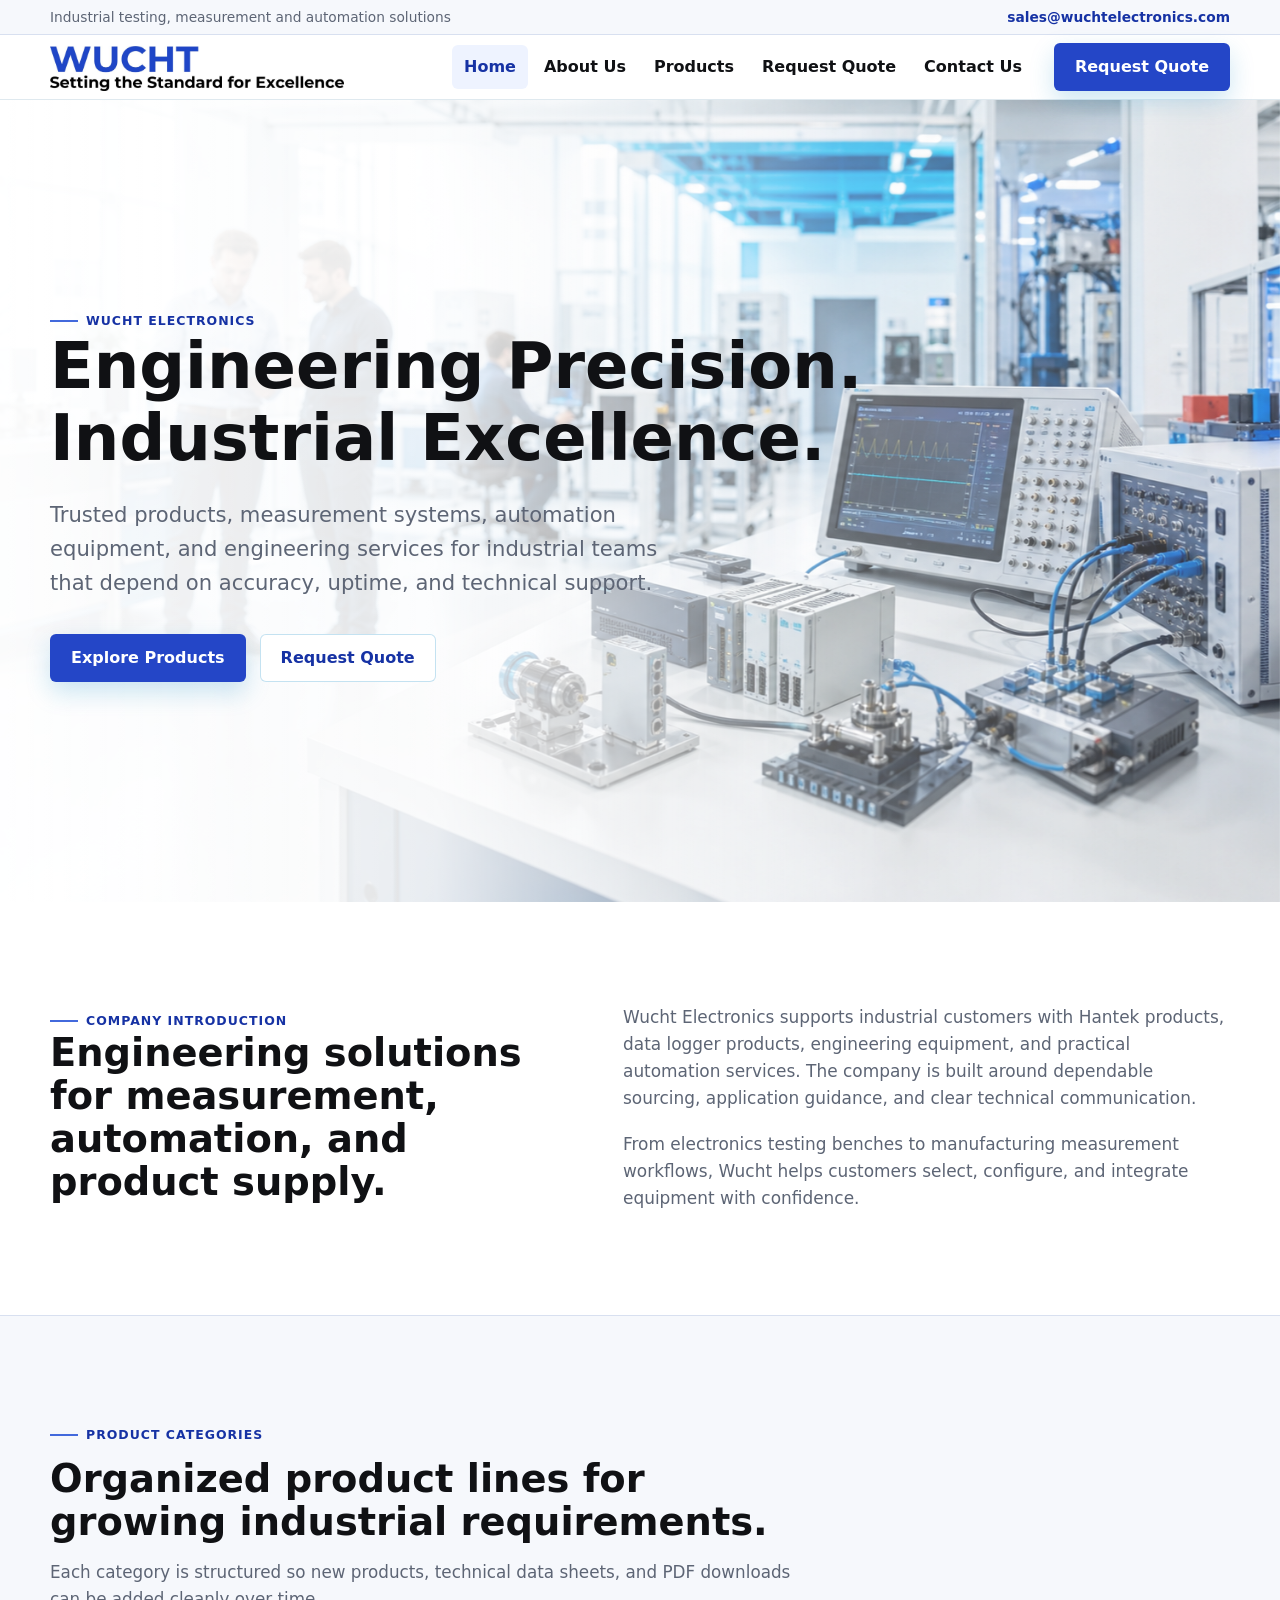
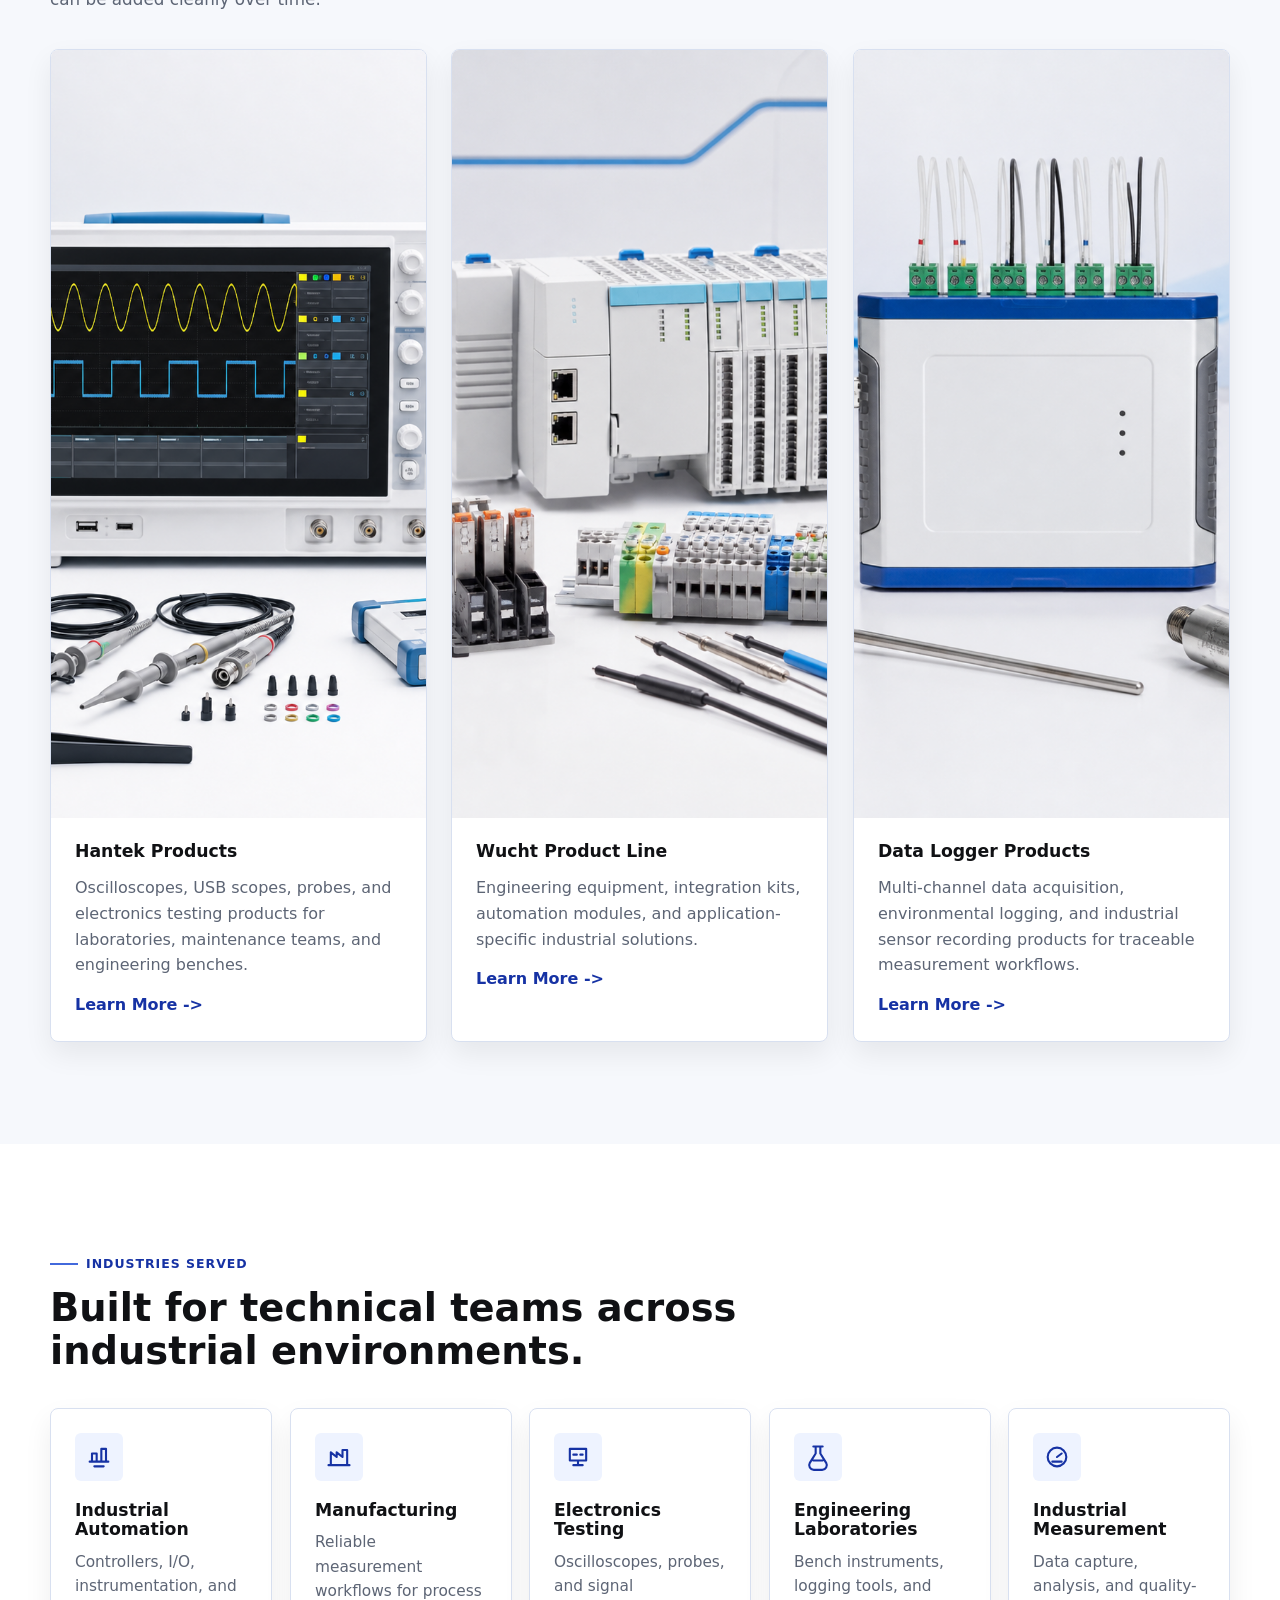
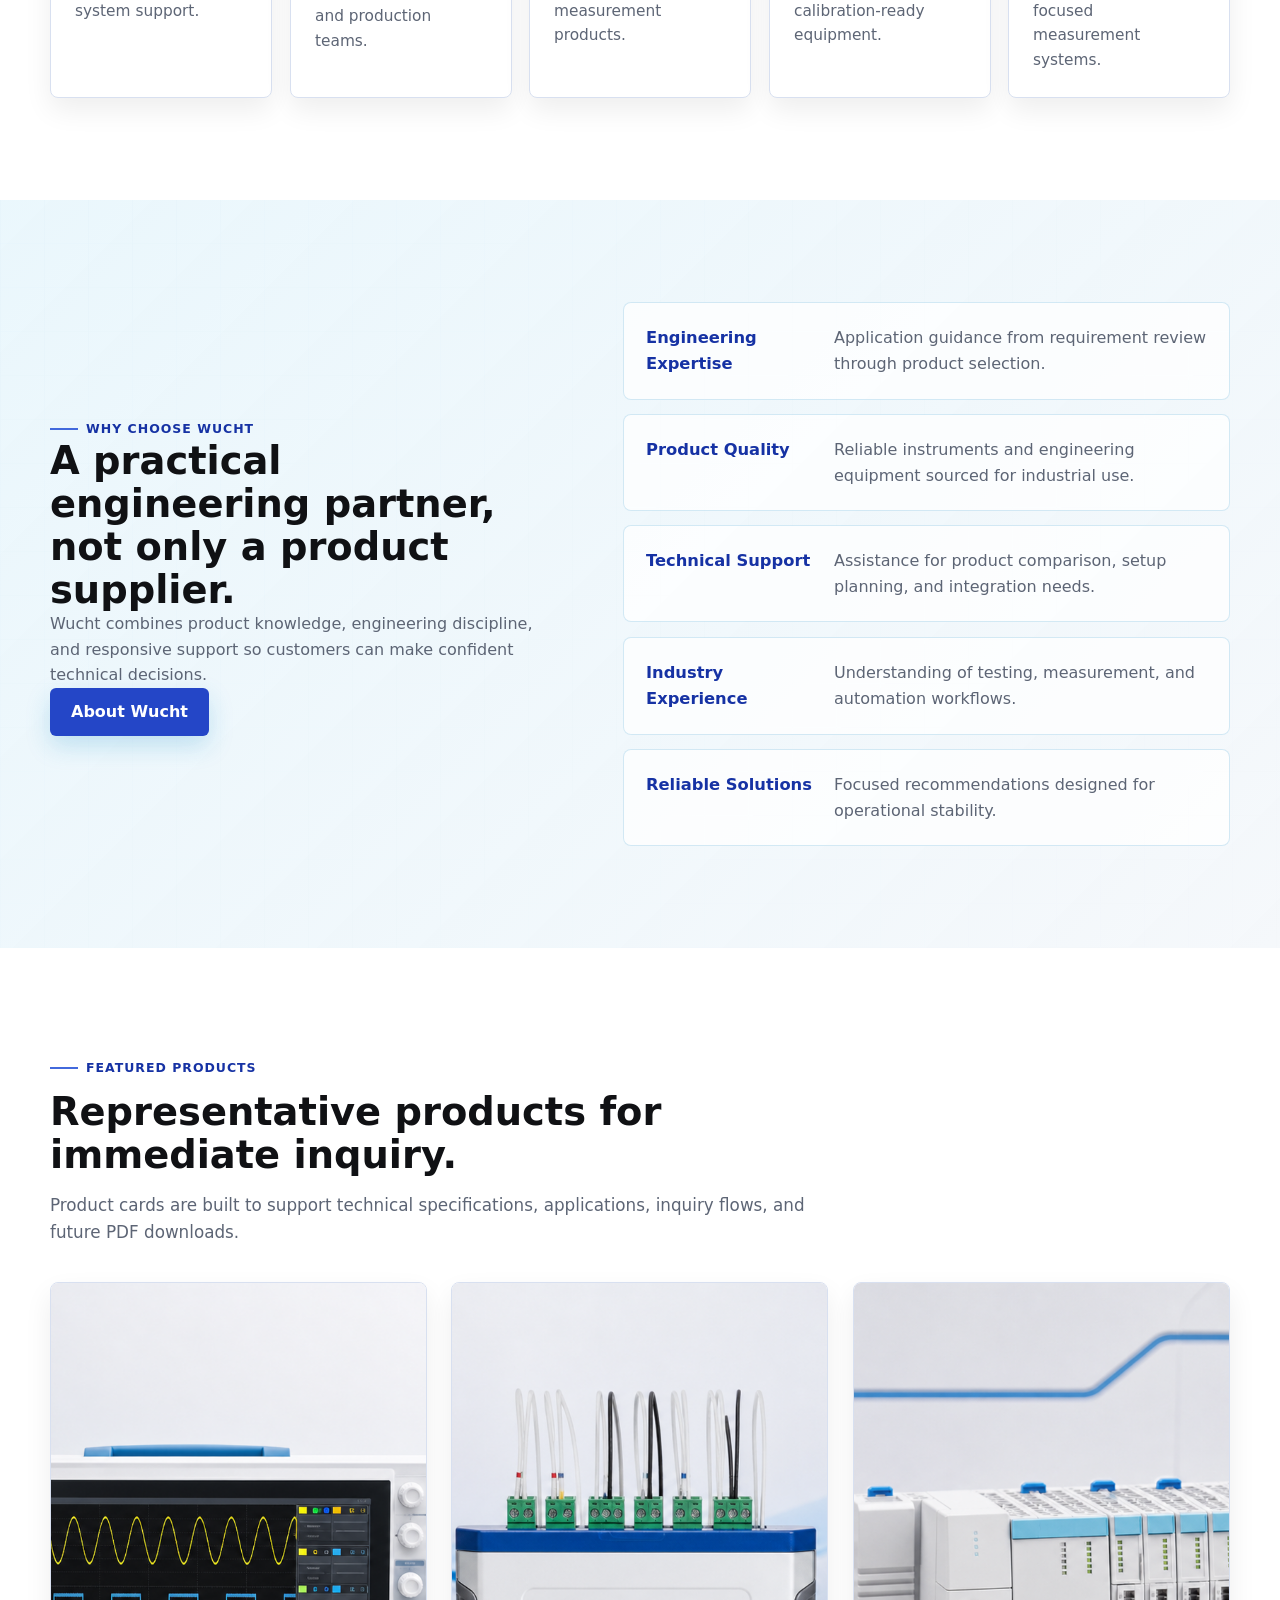
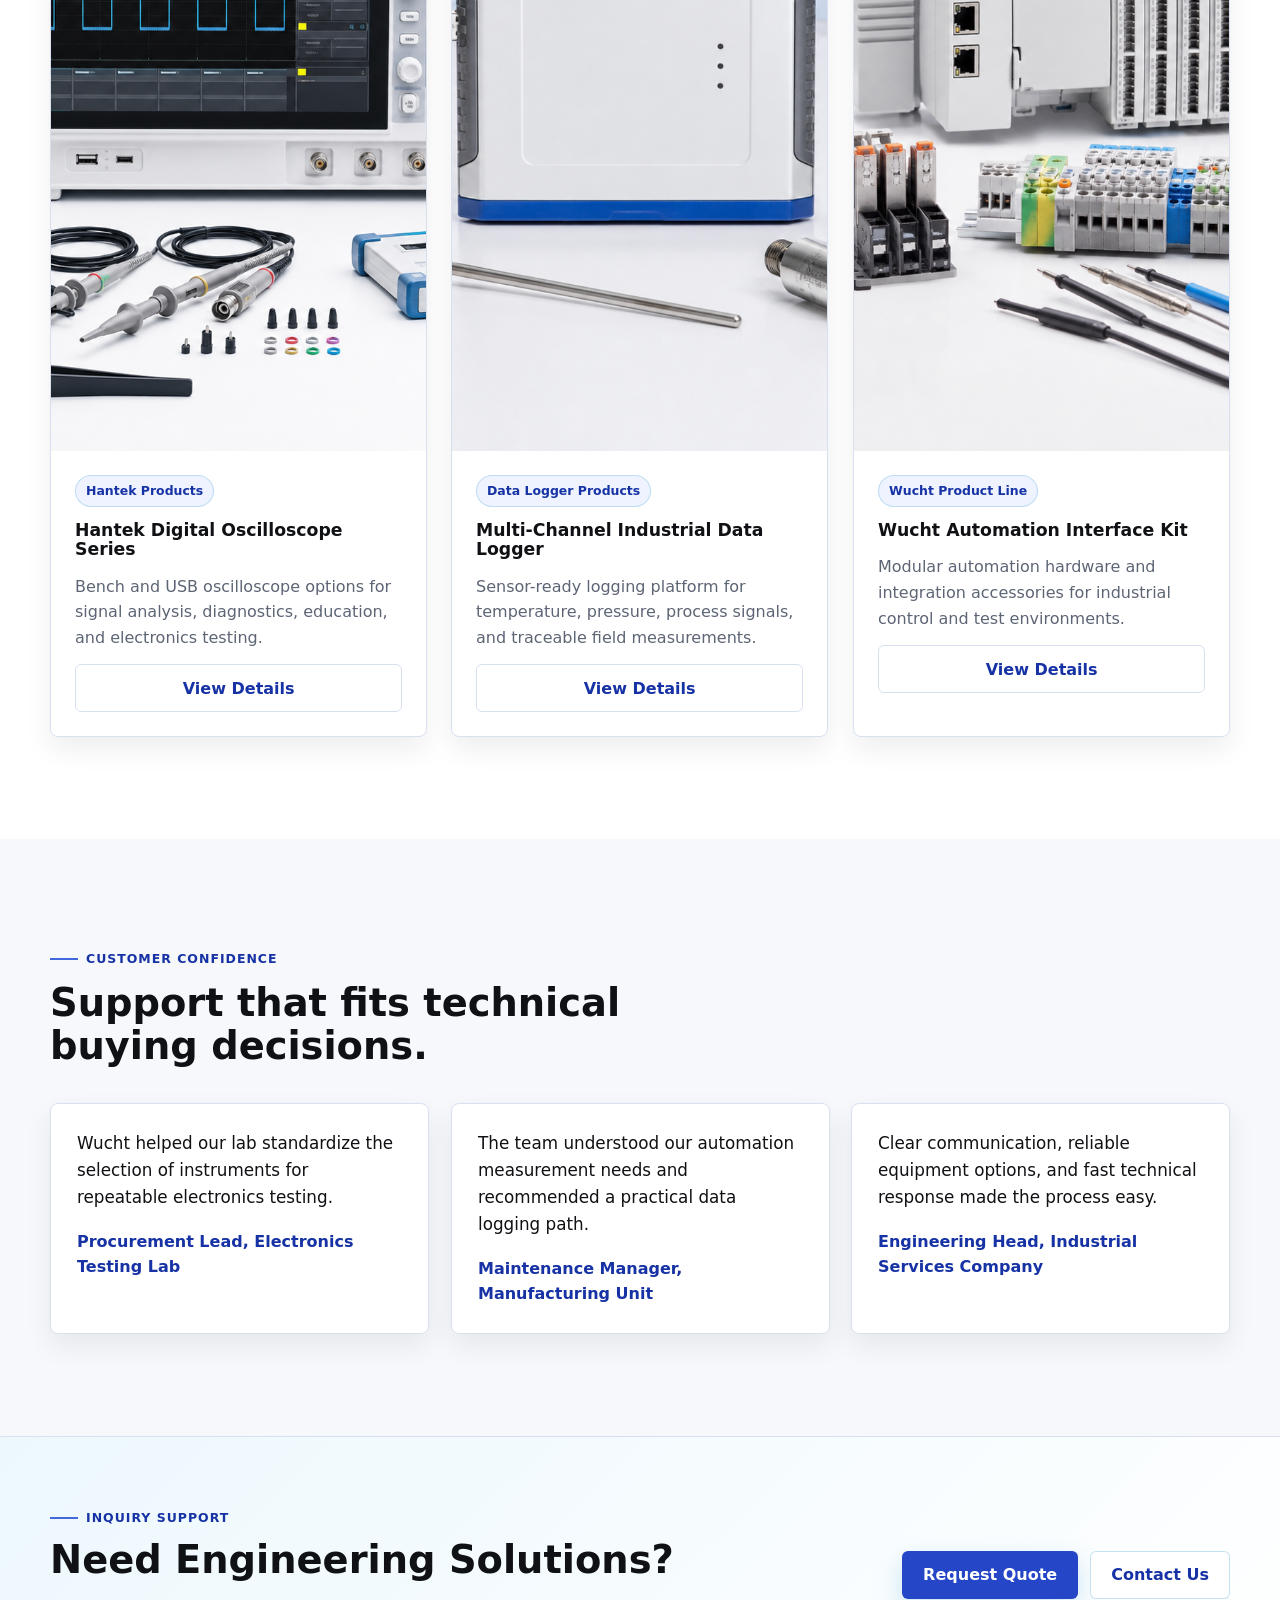
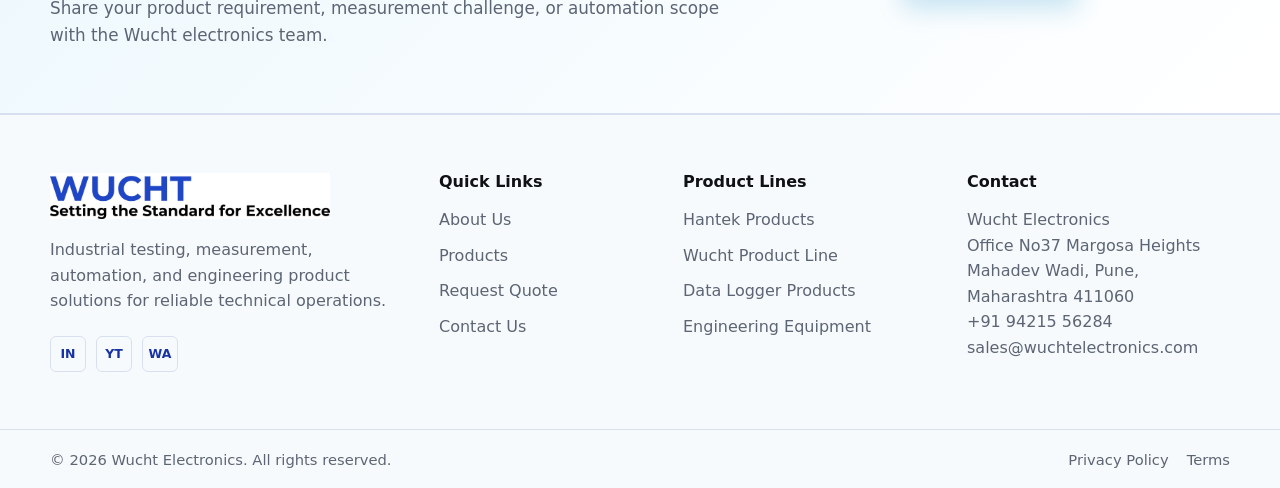
==== commit 2d0075f3: "Update Wucht Electronics website" ====
--- a/index.html
+++ b/index.html
@@ -14,8 +14,10 @@
     <meta property="og:type" content="website" />
     <meta property="og:image" content="assets/img/engineering-lab-hero.png" />
     <link rel="canonical" href="https://www.wuchtelectronics.com/" />
+    <link rel="icon" type="image/jpeg" href="assets/img/favicon.jpg?v=20260609" />
+    <link rel="apple-touch-icon" href="assets/img/favicon.jpg?v=20260609" />
     <link rel="preload" href="assets/img/engineering-lab-hero.png" as="image" />
-    <link rel="stylesheet" href="assets/css/styles.css" />
+    <link rel="stylesheet" href="assets/css/styles.css?v=20260609-4" />
   </head>
   <body data-page="home">
     <a class="skip-link" href="#main">Skip to content</a>
@@ -29,11 +31,7 @@
       <nav class="navbar" aria-label="Primary navigation">
         <div class="container navbar__inner">
           <a class="brand" href="index.html" aria-label="Wucht Electronics home">
-            <span class="brand__mark">W</span>
-            <span class="brand__text">
-              <strong>Wucht</strong>
-              <small>Engineering</small>
-            </span>
+            <img class="brand__logo" src="assets/img/Logo.jpg" alt="Wucht Electronics - Setting the Standard for Excellence" width="1600" height="263" />
           </a>
           <button class="nav-toggle" type="button" aria-expanded="false" aria-controls="site-menu" data-nav-toggle>
             <span></span>
@@ -287,11 +285,7 @@
       <div class="container footer-grid">
         <div>
           <a class="brand brand--footer" href="index.html" aria-label="Wucht Electronics home">
-            <span class="brand__mark">W</span>
-            <span class="brand__text">
-              <strong>Wucht</strong>
-              <small>Engineering</small>
-            </span>
+            <img class="brand__logo" src="assets/img/Logo.jpg" alt="Wucht Electronics - Setting the Standard for Excellence" width="1600" height="263" />
           </a>
           <p>Industrial testing, measurement, automation, and engineering product solutions for reliable technical operations.</p>
           <div class="social-links" aria-label="Social media placeholders">
@@ -339,6 +333,6 @@
       </div>
     </footer>
 
-    <script src="assets/js/main.js?v=20260608-4"></script>
+    <script src="assets/js/main.js?v=20260609-motion2"></script>
   </body>
 </html>
--- a/assets/css/styles.css
+++ b/assets/css/styles.css
@@ -1,17 +1,17 @@
 :root {
   --color-white: #ffffff;
-  --color-surface: #f5f8fb;
-  --color-surface-strong: #eef4f8;
-  --color-line: #dce7ee;
-  --color-text: #152636;
-  --color-muted: #5d7080;
-  --color-blue: #178bc8;
-  --color-blue-strong: #006fae;
-  --color-blue-soft: #e8f6fc;
-  --color-cyan: #3bb5df;
+  --color-surface: #f6f8fc;
+  --color-surface-strong: #eef2fb;
+  --color-line: #d8e0f0;
+  --color-text: #101114;
+  --color-muted: #5d6575;
+  --color-blue: #2446c7;
+  --color-blue-strong: #1632a4;
+  --color-blue-soft: #eef3ff;
+  --color-cyan: #4269dc;
   --color-green: #2b9c73;
-  --shadow-soft: 0 18px 45px rgba(21, 38, 54, 0.08);
-  --shadow-card: 0 12px 28px rgba(21, 38, 54, 0.07);
+  --shadow-soft: 0 18px 45px rgba(16, 17, 20, 0.08);
+  --shadow-card: 0 12px 28px rgba(16, 17, 20, 0.07);
   --radius: 8px;
   --radius-sm: 6px;
   --header-height: 98px;
@@ -33,6 +33,7 @@
   color: var(--color-text);
   background: var(--color-white);
   line-height: 1.6;
+  animation: page-fade-in 0.46s ease-out both;
 }
 
 img,
@@ -84,6 +85,91 @@
 address {
   font-style: normal;
   color: var(--color-muted);
+}
+
+@keyframes page-fade-in {
+  from {
+    opacity: 0.01;
+  }
+
+  to {
+    opacity: 1;
+  }
+}
+
+@keyframes hero-image-settle {
+  from {
+    transform: scale(1.025);
+    filter: saturate(0.92);
+  }
+
+  to {
+    transform: scale(1);
+    filter: saturate(1);
+  }
+}
+
+.reveal-on-scroll,
+.motion-card {
+  --reveal-y: 0px;
+  --hover-y: 0px;
+  --reveal-scale: 1;
+  transform: translate3d(0, calc(var(--reveal-y) + var(--hover-y)), 0) scale(var(--reveal-scale));
+}
+
+.reveal-on-scroll {
+  --reveal-y: 24px;
+  opacity: 0;
+  transition:
+    opacity 0.72s cubic-bezier(0.2, 0.7, 0.2, 1),
+    transform 0.72s cubic-bezier(0.2, 0.7, 0.2, 1);
+  transition-delay: var(--reveal-delay, 0ms);
+  will-change: opacity, transform;
+}
+
+.reveal-on-scroll.reveal-pop {
+  --reveal-y: 20px;
+  --reveal-scale: 0.985;
+}
+
+.reveal-on-scroll.is-visible {
+  --reveal-y: 0px;
+  --reveal-scale: 1;
+  opacity: 1;
+}
+
+.motion-card {
+  transition:
+    transform 0.28s ease,
+    box-shadow 0.28s ease,
+    border-color 0.28s ease,
+    background 0.28s ease;
+}
+
+.motion-card.reveal-on-scroll {
+  transition:
+    opacity 0.72s cubic-bezier(0.2, 0.7, 0.2, 1),
+    transform 0.72s cubic-bezier(0.2, 0.7, 0.2, 1),
+    box-shadow 0.28s ease,
+    border-color 0.28s ease,
+    background 0.28s ease;
+}
+
+.motion-card.is-visible:hover,
+.motion-card:not(.reveal-on-scroll):hover {
+  --hover-y: -5px;
+  border-color: rgba(36, 70, 199, 0.28);
+  box-shadow: 0 20px 42px rgba(16, 17, 20, 0.1);
+}
+
+.motion-image {
+  transform-origin: center;
+  transition: transform 0.58s cubic-bezier(0.2, 0.7, 0.2, 1), filter 0.58s ease;
+}
+
+.motion-card:hover .motion-image {
+  transform: scale(1.035);
+  filter: saturate(1.05) contrast(1.02);
 }
 
 .container {
@@ -247,38 +333,21 @@
   display: inline-flex;
   align-items: center;
   gap: 12px;
-  flex: 0 0 auto;
-}
-
-.brand__mark {
-  display: inline-grid;
-  width: 42px;
-  height: 42px;
-  place-items: center;
-  border-radius: var(--radius-sm);
-  background: linear-gradient(135deg, var(--color-blue-strong), var(--color-cyan));
-  color: var(--color-white);
-  font-weight: 900;
-  letter-spacing: 0;
-}
-
-.brand__text {
-  display: grid;
-  gap: 0;
-}
-
-.brand__text strong {
-  font-size: 1.08rem;
-  line-height: 1;
-}
-
-.brand__text small {
-  color: var(--color-muted);
-  font-size: 0.78rem;
-  font-weight: 700;
-  line-height: 1.1;
-  text-transform: uppercase;
-  letter-spacing: 0.08em;
+  flex: 0 1 auto;
+  min-width: 0;
+}
+
+.brand__logo {
+  width: clamp(210px, 23vw, 300px);
+  max-width: 100%;
+  max-height: 52px;
+  height: auto;
+  object-fit: contain;
+}
+
+.brand--footer .brand__logo {
+  width: min(280px, 100%);
+  max-height: 58px;
 }
 
 .nav-menu {
@@ -419,6 +488,8 @@
 .hero__image {
   object-fit: cover;
   object-position: center;
+  animation: hero-image-settle 1.2s cubic-bezier(0.2, 0.7, 0.2, 1) both;
+  transform-origin: center;
 }
 
 .hero__overlay {
@@ -573,6 +644,7 @@
   background: var(--color-blue-soft);
   color: var(--color-blue-strong);
   margin-bottom: 20px;
+  transition: background 0.24s ease, color 0.24s ease, transform 0.24s ease;
 }
 
 .line-icon svg {
@@ -725,6 +797,14 @@
   background: var(--color-blue-soft);
   color: var(--color-blue-strong);
   font-weight: 900;
+  transition: background 0.24s ease, color 0.24s ease, transform 0.24s ease;
+}
+
+.icon-card:hover .line-icon,
+.process-list article:hover span {
+  background: var(--color-blue);
+  color: var(--color-white);
+  transform: translateY(-2px);
 }
 
 .process-list p {
@@ -983,17 +1063,6 @@
   height: 12px;
   border-radius: 3px;
   background: var(--color-green);
-}
-
-.support-card {
-  border-left: 4px solid var(--color-blue);
-  border-radius: var(--radius-sm);
-  background: var(--color-white);
-  padding: 18px;
-}
-
-.support-card p {
-  margin-top: 8px;
 }
 
 .inquiry-form {
@@ -1349,8 +1418,9 @@
     align-items: flex-start;
   }
 
-  .brand__text strong {
-    font-size: 1rem;
+  .brand__logo {
+    width: min(210px, 64vw);
+    max-height: 48px;
   }
 }
 
@@ -1363,4 +1433,15 @@
     animation-duration: 0.01ms !important;
     animation-iteration-count: 1 !important;
   }
-}
+
+  body,
+  .hero__image {
+    animation: none !important;
+  }
+
+  .reveal-on-scroll,
+  .motion-card {
+    opacity: 1 !important;
+    transform: none !important;
+  }
+}
